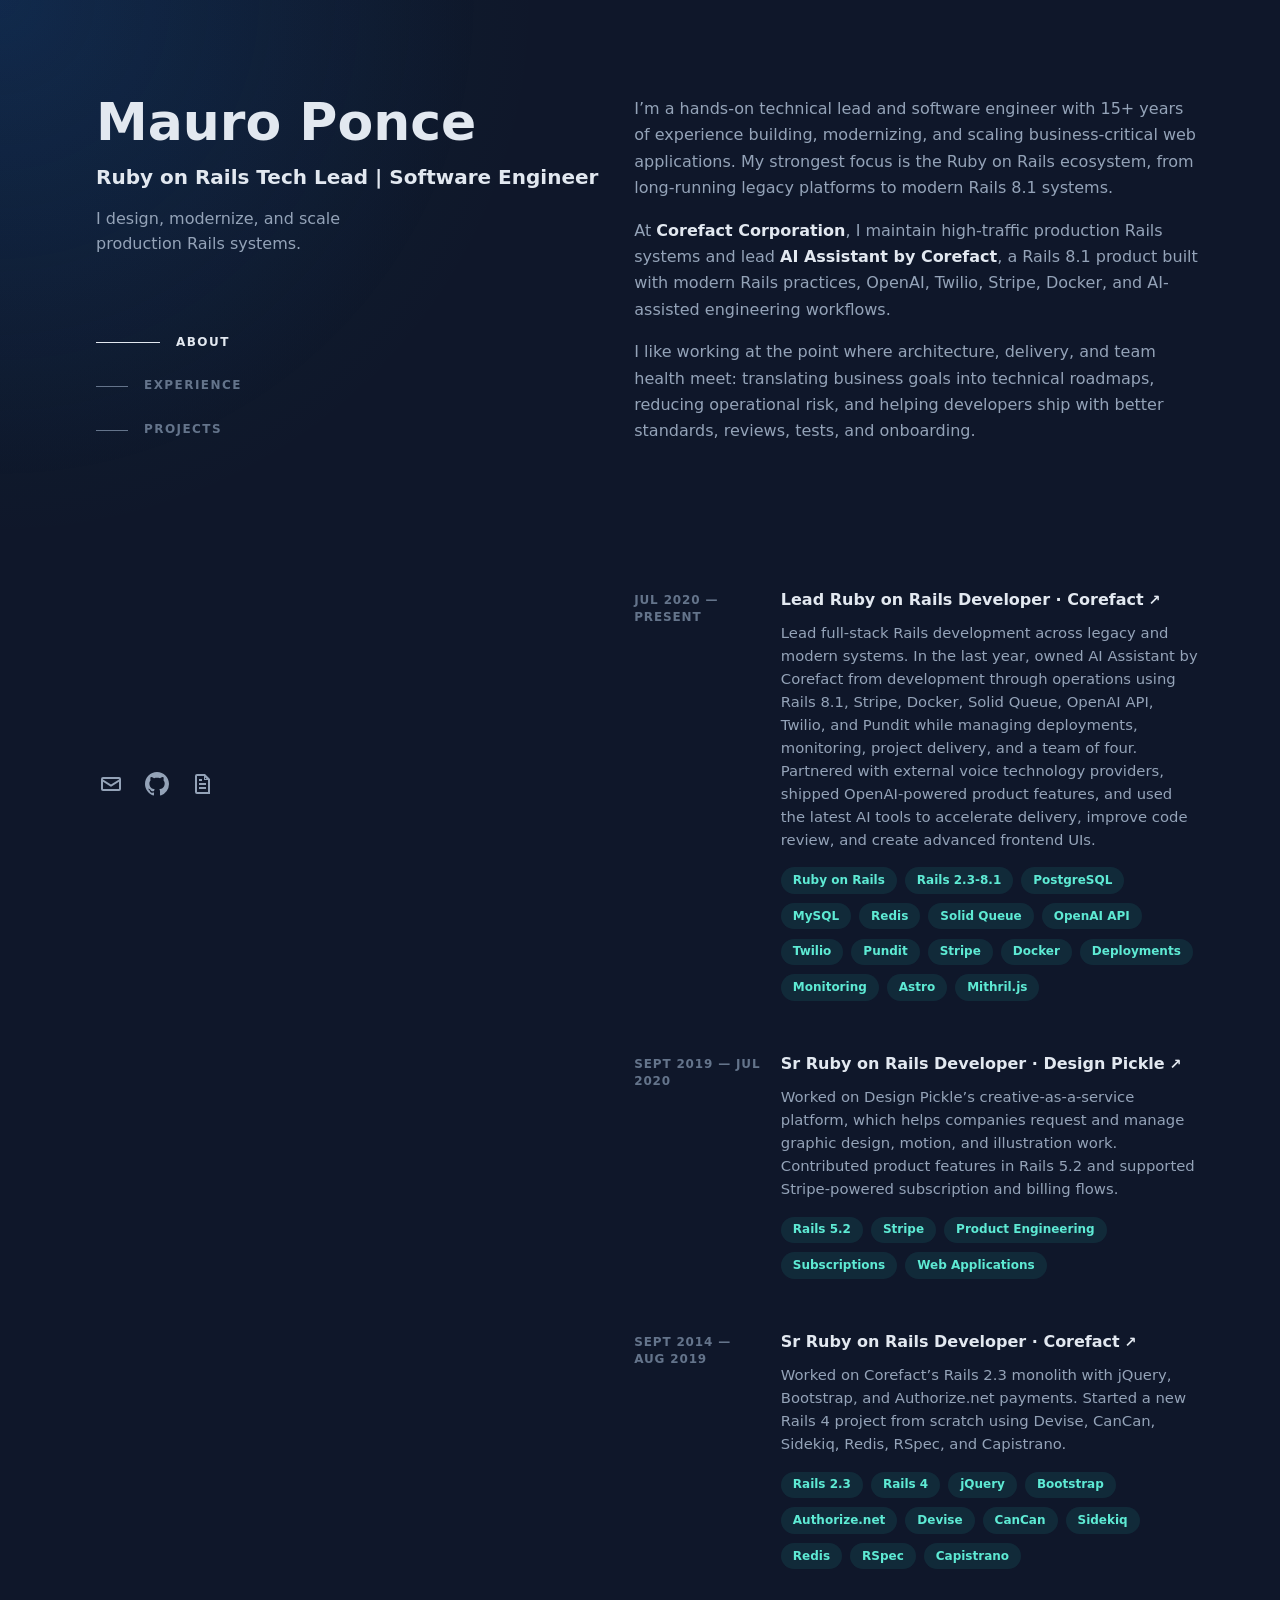
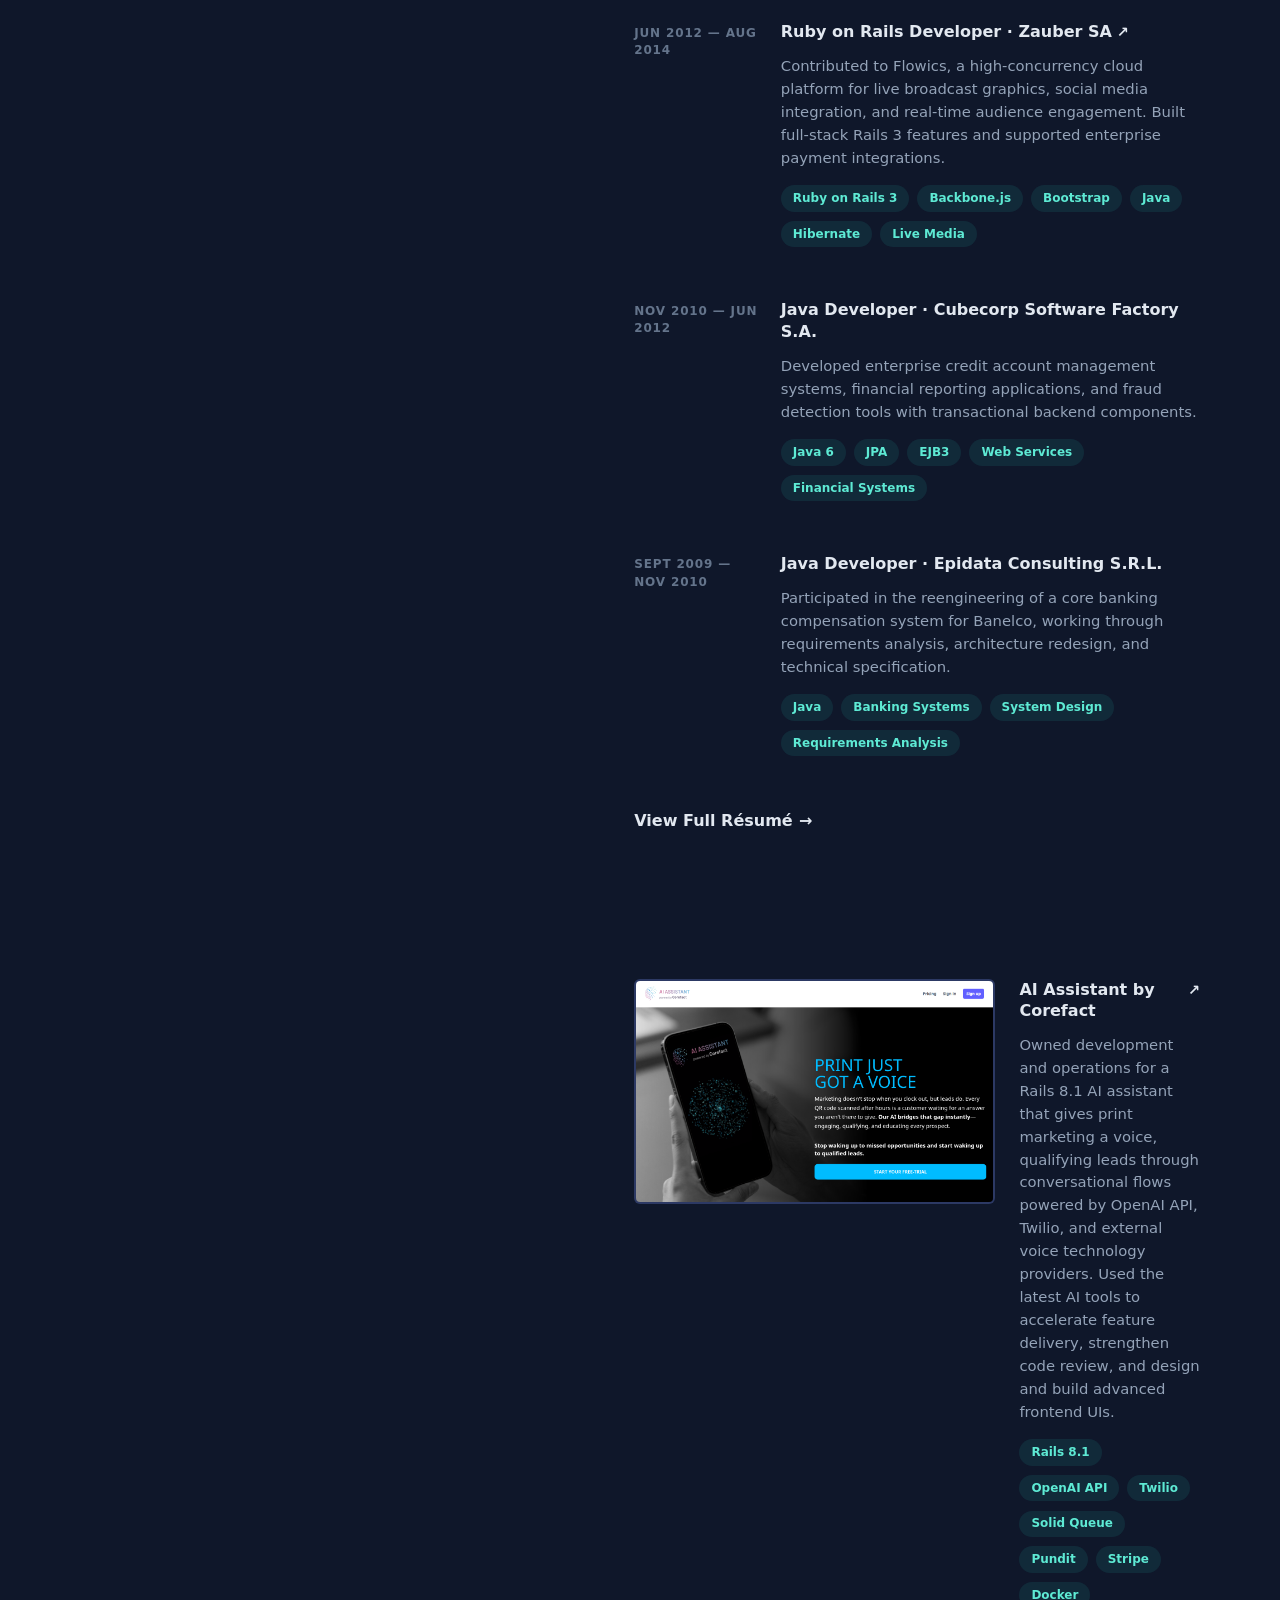
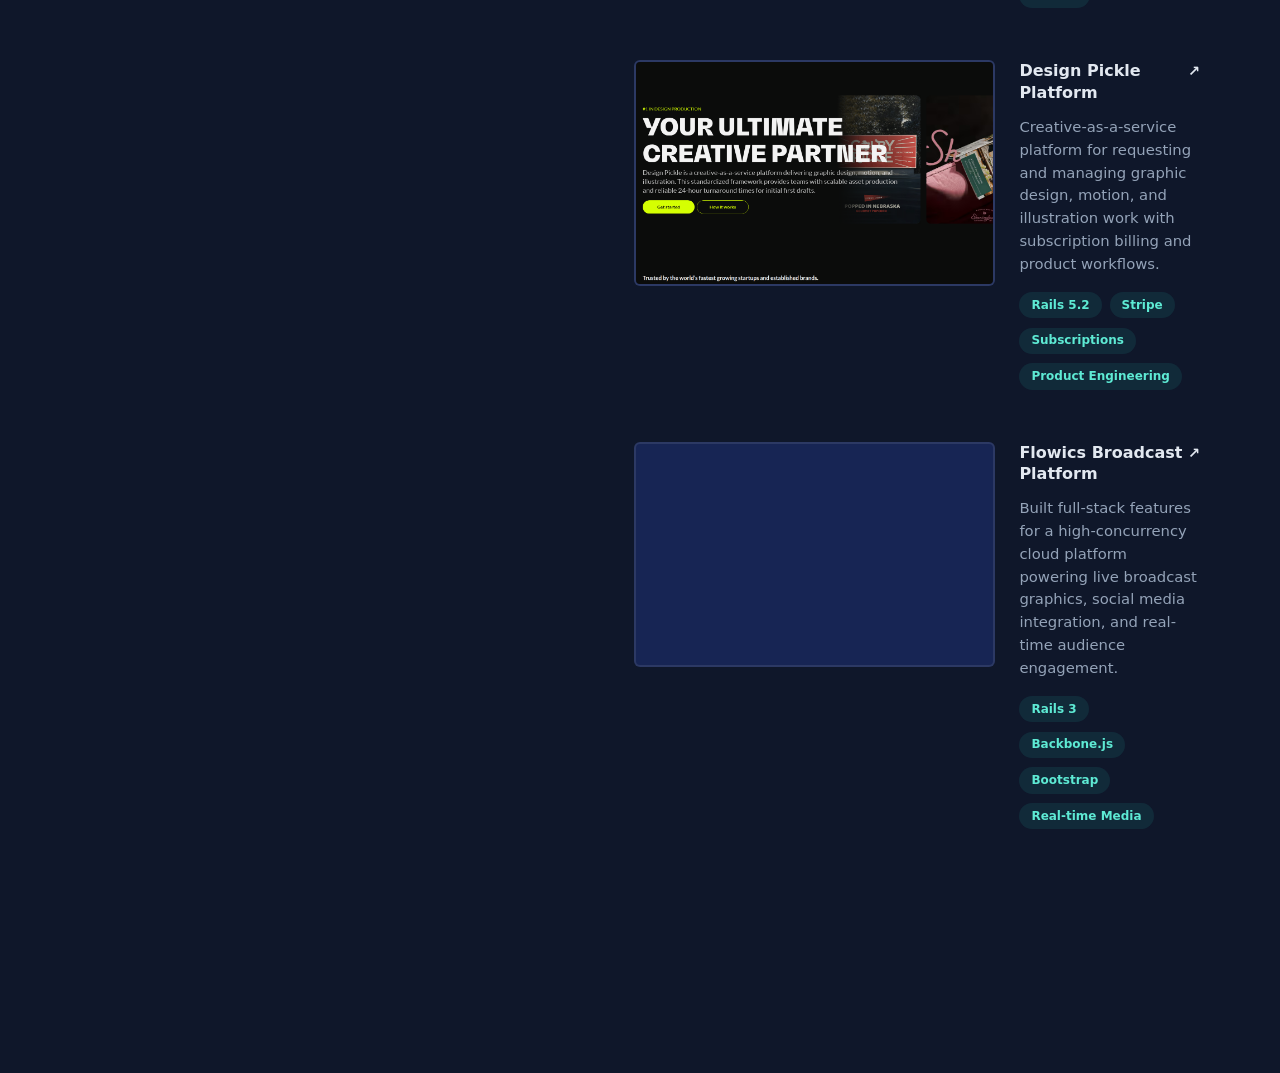
==== index.html @ 077e9ba5 "First version of my portfolio" ====
<!DOCTYPE html>
<html lang="en">
<head>
  <meta charset="utf-8">
  <meta name="viewport" content="width=device-width, initial-scale=1">
  <meta name="description" content="Mauro Ponce is a Ruby on Rails Tech Lead and Software Engineer based in Buenos Aires, Argentina.">
  <meta name="theme-color" content="#0f172a">
  <title>Mauro Ponce</title>
  <style>
    :root {
      --bg: #0f172a;
      --panel: rgba(30, 41, 59, 0.5);
      --panel-border: rgba(148, 163, 184, 0.1);
      --text: #94a3b8;
      --muted: #64748b;
      --heading: #e2e8f0;
      --accent: #5eead4;
      --accent-soft: rgba(45, 212, 191, 0.1);
      --focus: #f8e16c;
      --max: 1280px;
    }

    * {
      box-sizing: border-box;
    }

    html {
      scroll-behavior: smooth;
    }

    body {
      min-height: 100vh;
      margin: 0;
      background:
        radial-gradient(circle at top left, rgba(20, 184, 166, 0.08), transparent 34rem),
        var(--bg);
      color: var(--text);
      font: 16px/1.65 Inter, ui-sans-serif, system-ui, -apple-system, BlinkMacSystemFont, "Segoe UI", sans-serif;
      text-rendering: optimizeLegibility;
      -webkit-font-smoothing: antialiased;
    }

    body::before {
      position: fixed;
      inset: 0;
      z-index: 0;
      pointer-events: none;
      content: "";
      background: radial-gradient(
        600px circle at var(--spotlight-x, 0) var(--spotlight-y, 0),
        rgba(29, 78, 216, 0.15),
        transparent 80%
      );
      transition: opacity 180ms ease;
    }

    a {
      color: inherit;
      text-decoration: none;
    }

    a:hover,
    a:focus-visible {
      color: var(--accent);
    }

    a:focus-visible,
    button:focus-visible {
      outline: 2px solid var(--focus);
      outline-offset: 4px;
    }

    p {
      margin: 0;
    }

    .skip-link {
      position: absolute;
      left: 1rem;
      top: 1rem;
      z-index: 10;
      transform: translateY(-150%);
      border-radius: 4px;
      background: var(--focus);
      color: #0f172a;
      padding: 0.75rem 1rem;
      font-size: 0.875rem;
      font-weight: 800;
      letter-spacing: 0.08em;
      text-transform: uppercase;
      transition: transform 160ms ease;
    }

    .skip-link:focus-visible {
      transform: translateY(0);
      color: #0f172a;
    }

    .page {
      position: relative;
      z-index: 1;
      width: min(100%, var(--max));
      min-height: 100vh;
      margin: 0 auto;
      padding: 0 6rem;
    }

    .layout {
      display: flex;
      justify-content: space-between;
      gap: 1rem;
    }

    .sidebar {
      position: sticky;
      top: 0;
      display: flex;
      flex: 0 0 48%;
      max-height: 100vh;
      min-height: 100vh;
      flex-direction: column;
      justify-content: space-between;
      padding: 6rem 0;
    }

    .intro h1 {
      margin: 0;
      color: var(--heading);
      font-size: clamp(2.65rem, 6vw, 3.25rem);
      font-weight: 800;
      line-height: 1;
      letter-spacing: 0;
    }

    .intro h2 {
      margin: 1rem 0 0;
      color: var(--heading);
      font-size: 1.25rem;
      font-weight: 600;
      line-height: 1.35;
      letter-spacing: 0;
    }

    .intro p {
      max-width: 20rem;
      margin-top: 1rem;
      line-height: 1.55;
    }

    .nav {
      margin-top: 4rem;
    }

    .nav ul,
    .social-list,
    .timeline,
    .tag-list,
    .project-list,
    .related-links {
      margin: 0;
      padding: 0;
      list-style: none;
    }

    .nav-link {
      display: flex;
      align-items: center;
      width: max-content;
      padding: 0.75rem 0;
      color: var(--muted);
      font-size: 0.75rem;
      font-weight: 800;
      letter-spacing: 0.12em;
      text-transform: uppercase;
    }

    .nav-link::before {
      display: block;
      width: 2rem;
      height: 1px;
      margin-right: 1rem;
      background: var(--muted);
      content: "";
      transition: width 160ms ease, background-color 160ms ease;
    }

    .nav-link:hover,
    .nav-link:focus-visible,
    .nav-link.active {
      color: var(--heading);
    }

    .nav-link:hover::before,
    .nav-link:focus-visible::before,
    .nav-link.active::before {
      width: 4rem;
      background: var(--heading);
    }

    .social-list {
      display: flex;
      align-items: center;
      gap: 1.25rem;
      margin-left: 0.125rem;
    }

    .social-link {
      display: inline-flex;
      align-items: center;
      justify-content: center;
      width: 1.625rem;
      height: 1.625rem;
      color: var(--text);
    }

    .social-link svg {
      display: block;
      width: 1.5rem;
      height: 1.5rem;
      fill: currentColor;
    }

    main {
      flex: 0 0 52%;
      padding: 6rem 0;
    }

    .section {
      margin-bottom: 9rem;
      scroll-margin-top: 6rem;
    }

    .section-heading {
      position: sticky;
      top: 0;
      z-index: 2;
      display: none;
      margin: 0 0 1.5rem;
      padding: 1.25rem 0;
      background: rgba(15, 23, 42, 0.86);
      color: var(--heading);
      font-size: 0.875rem;
      font-weight: 800;
      letter-spacing: 0.12em;
      text-transform: uppercase;
      backdrop-filter: blur(12px);
    }

    .prose p + p {
      margin-top: 1rem;
    }

    .prose a,
    footer a {
      color: var(--heading);
      font-weight: 600;
    }

    .prose a:hover,
    .prose a:focus-visible,
    footer a:hover,
    footer a:focus-visible {
      color: var(--accent);
    }

    .timeline,
    .project-list {
      position: relative;
    }

    .timeline:hover .item,
    .project-list:hover .project-card {
      opacity: 0.55;
    }

    .timeline .item:hover,
    .project-list .project-card:hover,
    .timeline .item:focus-within,
    .project-list .project-card:focus-within {
      opacity: 1;
    }

    .item,
    .project-card {
      position: relative;
      display: grid;
      gap: 1rem;
      padding-bottom: 0.25rem;
      transition: opacity 160ms ease;
    }

    .item {
      grid-template-columns: minmax(7.25rem, 0.95fr) minmax(0, 3.05fr);
    }

    .item + .item,
    .project-card + .project-card {
      margin-top: 3rem;
    }

    .item::before,
    .project-card::before {
      position: absolute;
      inset: -1rem -1.5rem;
      z-index: -1;
      display: block;
      border-radius: 8px;
      background: transparent;
      box-shadow: none;
      content: "";
      transition: background-color 160ms ease, box-shadow 160ms ease;
    }

    .item:hover::before,
    .item:focus-within::before,
    .project-card:hover::before,
    .project-card:focus-within::before {
      background: var(--panel);
      box-shadow: inset 0 1px 0 0 var(--panel-border), 0 14px 36px rgba(2, 6, 23, 0.22);
    }

    .date {
      margin-top: 0.2rem;
      color: var(--muted);
      font-size: 0.75rem;
      font-weight: 800;
      letter-spacing: 0.07em;
      line-height: 1.45;
      text-transform: uppercase;
    }

    .item h3,
    .project-card h3 {
      margin: 0;
      color: var(--heading);
      font-size: 1rem;
      font-weight: 600;
      line-height: 1.35;
      letter-spacing: 0;
    }

    .role-stack {
      margin-top: 0.125rem;
      color: var(--muted);
      font-weight: 600;
      line-height: 1.45;
    }

    .item p,
    .project-card p {
      margin-top: 0.75rem;
      font-size: 0.925rem;
      line-height: 1.55;
    }

    .external {
      display: inline-flex;
      align-items: baseline;
      gap: 0.3rem;
    }

    .external .arrow {
      display: inline-block;
      font-size: 0.9em;
      line-height: 1;
      transition: transform 160ms ease;
    }

    .external:hover .arrow,
    .external:focus-visible .arrow {
      transform: translate(0.18rem, -0.18rem);
    }

    .related-links {
      display: flex;
      flex-wrap: wrap;
      gap: 0.45rem 0.9rem;
      margin-top: 0.9rem;
      font-size: 0.875rem;
    }

    .related-links a {
      color: var(--text);
    }

    .related-links a::before {
      color: var(--muted);
      content: "#";
    }

    .tag-list {
      display: flex;
      flex-wrap: wrap;
      gap: 0.5rem;
      margin-top: 0.9rem;
    }

    .tag {
      display: inline-flex;
      align-items: center;
      min-height: 1.65rem;
      border-radius: 999px;
      background: var(--accent-soft);
      color: var(--accent);
      padding: 0.2rem 0.75rem;
      font-size: 0.75rem;
      font-weight: 600;
      line-height: 1.25;
    }

    .resume-link,
    .archive-link {
      display: inline-flex;
      align-items: center;
      margin-top: 3rem;
      color: var(--heading);
      font-weight: 700;
    }

    .resume-link .arrow,
    .archive-link .arrow {
      display: inline-block;
      margin-left: 0.4rem;
      transition: transform 160ms ease;
    }

    .resume-link:hover .arrow,
    .resume-link:focus-visible .arrow,
    .archive-link:hover .arrow,
    .archive-link:focus-visible .arrow {
      transform: translateX(0.25rem);
    }

    .project-card {
      grid-template-columns: minmax(0, 2fr) minmax(7rem, 1fr);
      align-items: start;
      gap: 1.5rem;
    }

    .project-copy {
      min-width: 0;
      order: 2;
    }

    .project-thumb {
      position: relative;
      display: block;
      order: 1;
      width: 100%;
      min-width: 7rem;
      overflow: hidden;
      border: 2px solid rgba(226, 232, 240, 0.1);
      border-radius: 6px;
      aspect-ratio: 16 / 10;
      background: #172554;
      transition: border-color 160ms ease, transform 160ms ease;
    }

    .project-card:hover .project-thumb,
    .project-card:focus-within .project-thumb {
      border-color: rgba(226, 232, 240, 0.3);
      transform: translateY(-1px);
    }

    .project-thumb::before {
      position: absolute;
      inset: 0;
      content: "";
    }

    .project-video::before,
    .project-image::before {
      display: none;
    }

    .project-video video,
    .project-image img {
      display: block;
      width: 100%;
      height: 100%;
      object-fit: cover;
    }

    .thumb-course::before {
      background:
        linear-gradient(135deg, rgba(94, 234, 212, 0.32), transparent 48%),
        linear-gradient(0deg, rgba(15, 23, 42, 0.5), rgba(15, 23, 42, 0.1)),
        #19324a;
    }

    .thumb-course::after,
    .thumb-site::after {
      position: absolute;
      left: 14%;
      right: 14%;
      top: 22%;
      height: 10%;
      border-radius: 999px;
      background: rgba(226, 232, 240, 0.78);
      box-shadow:
        0 1.2rem 0 rgba(148, 163, 184, 0.42),
        0 2.4rem 0 rgba(148, 163, 184, 0.22);
      content: "";
    }

    .thumb-site::before {
      background:
        radial-gradient(circle at 72% 30%, rgba(94, 234, 212, 0.52) 0 10%, transparent 10.5%),
        linear-gradient(180deg, #1e293b 0 22%, transparent 22%),
        linear-gradient(135deg, #16213d, #223857);
    }

    footer {
      max-width: 34rem;
      color: var(--muted);
      font-size: 0.875rem;
      line-height: 1.6;
    }

    .sr-only {
      position: absolute;
      width: 1px;
      height: 1px;
      padding: 0;
      margin: -1px;
      overflow: hidden;
      clip: rect(0, 0, 0, 0);
      white-space: nowrap;
      border: 0;
    }

    @media (prefers-reduced-motion: reduce) {
      html {
        scroll-behavior: auto;
      }

      *,
      *::before,
      *::after {
        transition-duration: 0.01ms !important;
        animation-duration: 0.01ms !important;
        animation-iteration-count: 1 !important;
      }

      body::before {
        display: none;
      }
    }

    @media (max-width: 1080px) {
      .page {
        padding: 0 3rem;
      }
    }

    @media (max-width: 900px) {
      body::before {
        opacity: 0.8;
      }

      .page {
        padding: 3rem 1.5rem;
      }

      .layout {
        display: block;
      }

      .sidebar {
        position: relative;
        display: block;
        max-height: none;
        min-height: 0;
        padding: 0;
      }

      .nav {
        display: none;
      }

      .social-list {
        margin-top: 2rem;
      }

      main {
        padding: 5rem 0 0;
      }

      .section {
        margin-bottom: 5rem;
        scroll-margin-top: 5rem;
      }

      .section-heading {
        display: block;
      }
    }

    @media (max-width: 680px) {
      .page {
        padding-inline: 1.5rem;
      }

      .intro h1 {
        font-size: 2.5rem;
      }

      .item,
      .project-card {
        display: block;
      }

      .item::before,
      .project-card::before {
        inset: -1rem;
      }

      .date {
        margin-bottom: 0.5rem;
      }

      .project-thumb {
        width: min(12rem, 100%);
        margin-bottom: 1rem;
      }

      .timeline:hover .item,
      .project-list:hover .project-card {
        opacity: 1;
      }
    }
  </style>
</head>
<body id="top">
  <a class="skip-link" href="#content">Skip to content</a>
  <div class="page">
    <div class="layout">
      <header class="sidebar">
        <div>
          <div class="intro">
            <h1><a href="#top">Mauro Ponce</a></h1>
            <h2>Ruby on Rails Tech Lead | Software Engineer</h2>
            <p>I design, modernize, and scale production Rails systems.</p>
          </div>

          <nav class="nav" aria-label="In-page navigation">
            <ul>
              <li><a class="nav-link active" href="#about" aria-current="true">About</a></li>
              <li><a class="nav-link" href="#experience">Experience</a></li>
              <li><a class="nav-link" href="#projects">Projects</a></li>
            </ul>
          </nav>
        </div>

        <ul class="social-list" aria-label="Social links">
          <li>
            <a class="social-link" href="mailto:maurogponce@gmail.com" aria-label="Email Mauro Ponce">
              <svg viewBox="0 0 24 24" aria-hidden="true"><path d="M4 5h16a2 2 0 0 1 2 2v10a2 2 0 0 1-2 2H4a2 2 0 0 1-2-2V7a2 2 0 0 1 2-2Zm0 2v.4l8 5 8-5V7H4Zm0 2.8V17h16V9.8l-7.47 4.67a1 1 0 0 1-1.06 0L4 9.8Z"></path></svg>
            </a>
          </li>
          <li>
            <a class="social-link" href="https://github.com/mauroponce" target="_blank" rel="noreferrer noopener" aria-label="GitHub">
              <svg viewBox="0 0 16 16" aria-hidden="true"><path d="M8 0C3.58 0 0 3.58 0 8c0 3.54 2.29 6.53 5.47 7.59.4.07.55-.17.55-.38 0-.19-.01-.82-.01-1.49-2.01.37-2.53-.49-2.69-.94-.09-.23-.48-.94-.82-1.13-.28-.15-.68-.52-.01-.53.63-.01 1.08.58 1.23.82.72 1.21 1.87.87 2.33.66.07-.52.28-.87.51-1.07-1.78-.2-3.64-.89-3.64-3.95 0-.87.31-1.59.82-2.15-.08-.2-.36-1.02.08-2.12 0 0 .67-.21 2.2.82.64-.18 1.32-.27 2-.27.68 0 1.36.09 2 .27 1.53-1.03 2.2-.82 2.2-.82.44 1.1.16 1.92.08 2.12.51.56.82 1.27.82 2.15 0 3.07-1.87 3.75-3.65 3.95.29.25.54.73.54 1.48 0 1.07-.01 1.93-.01 2.2 0 .21.15.46.55.38A8.013 8.013 0 0 0 16 8c0-4.42-3.58-8-8-8Z"></path></svg>
            </a>
          </li>
          <li>
            <a class="social-link" href="mauro_ponce_resume.pdf" target="_blank" rel="noreferrer noopener" aria-label="Resume">
              <svg viewBox="0 0 24 24" aria-hidden="true"><path d="M6 2h8l5 5v15H6a2 2 0 0 1-2-2V4a2 2 0 0 1 2-2Zm7 2H6v16h11V8h-4V4Zm1 1.4V7h1.6L14 5.4ZM8 11h7v2H8v-2Zm0 4h7v2H8v-2Zm0-8h3v2H8V7Z"></path></svg>
            </a>
          </li>
        </ul>
      </header>

      <main id="content">
        <section id="about" class="section" aria-labelledby="about-heading">
          <h2 id="about-heading" class="section-heading">About</h2>
          <div class="prose">
            <p>I&rsquo;m a hands-on technical lead and software engineer with 15+ years of experience building, modernizing, and scaling business-critical web applications. My strongest focus is the Ruby on Rails ecosystem, from long-running legacy platforms to modern Rails 8.1 systems.</p>
            <p>At <a href="https://www.corefact.com/" target="_blank" rel="noreferrer noopener">Corefact Corporation</a>, I maintain high-traffic production Rails systems and lead <a href="https://ai.corefact.com/" target="_blank" rel="noreferrer noopener">AI Assistant by Corefact</a>, a Rails 8.1 product built with modern Rails practices, OpenAI, Twilio, Stripe, Docker, and AI-assisted engineering workflows.</p>
            <p>I like working at the point where architecture, delivery, and team health meet: translating business goals into technical roadmaps, reducing operational risk, and helping developers ship with better standards, reviews, tests, and onboarding.</p>
          </div>
        </section>

        <section id="experience" class="section" aria-labelledby="experience-heading">
          <h2 id="experience-heading" class="section-heading">Experience</h2>
          <ol class="timeline">
            <li class="item">
              <div class="date" aria-label="July 2020 to present">Jul 2020 &mdash; Present</div>
              <div>
                <h3>
                  <a class="external" href="https://www.corefact.com/" target="_blank" rel="noreferrer noopener">
                    Lead Ruby on Rails Developer &middot; Corefact <span class="arrow" aria-hidden="true">&nearr;</span>
                  </a>
                </h3>
                <p>Lead full-stack Rails development across legacy and modern systems. In the last year, owned AI Assistant by Corefact from development through operations using Rails 8.1, Stripe, Docker, Solid Queue, OpenAI API, Twilio, and Pundit while managing deployments, monitoring, project delivery, and a team of four. Partnered with external voice technology providers, shipped OpenAI-powered product features, and used the latest AI tools to accelerate delivery, improve code review, and create advanced frontend UIs.</p>
                <ul class="tag-list" aria-label="Technologies used">
                  <li><span class="tag">Ruby on Rails</span></li>
                  <li><span class="tag">Rails 2.3-8.1</span></li>
                  <li><span class="tag">PostgreSQL</span></li>
                  <li><span class="tag">MySQL</span></li>
                  <li><span class="tag">Redis</span></li>
                  <li><span class="tag">Solid Queue</span></li>
                  <li><span class="tag">OpenAI API</span></li>
                  <li><span class="tag">Twilio</span></li>
                  <li><span class="tag">Pundit</span></li>
                  <li><span class="tag">Stripe</span></li>
                  <li><span class="tag">Docker</span></li>
                  <li><span class="tag">Deployments</span></li>
                  <li><span class="tag">Monitoring</span></li>
                  <li><span class="tag">Astro</span></li>
                  <li><span class="tag">Mithril.js</span></li>
                </ul>
              </div>
            </li>

            <li class="item">
              <div class="date" aria-label="September 2019 to July 2020">Sept 2019 &mdash; Jul 2020</div>
              <div>
                <h3>
                  <a class="external" href="https://designpickle.com/" target="_blank" rel="noreferrer noopener">
                    Sr Ruby on Rails Developer &middot; Design Pickle <span class="arrow" aria-hidden="true">&nearr;</span>
                  </a>
                </h3>
                <p>Worked on Design Pickle&rsquo;s creative-as-a-service platform, which helps companies request and manage graphic design, motion, and illustration work. Contributed product features in Rails 5.2 and supported Stripe-powered subscription and billing flows.</p>
                <ul class="tag-list" aria-label="Technologies used">
                  <li><span class="tag">Rails 5.2</span></li>
                  <li><span class="tag">Stripe</span></li>
                  <li><span class="tag">Product Engineering</span></li>
                  <li><span class="tag">Subscriptions</span></li>
                  <li><span class="tag">Web Applications</span></li>
                </ul>
              </div>
            </li>

            <li class="item">
              <div class="date" aria-label="September 2014 to August 2019">Sept 2014 &mdash; Aug 2019</div>
              <div>
                <h3>
                  <a class="external" href="https://www.corefact.com/" target="_blank" rel="noreferrer noopener">
                    Sr Ruby on Rails Developer &middot; Corefact <span class="arrow" aria-hidden="true">&nearr;</span>
                  </a>
                </h3>
                <p>Worked on Corefact&rsquo;s Rails 2.3 monolith with jQuery, Bootstrap, and Authorize.net payments. Started a new Rails 4 project from scratch using Devise, CanCan, Sidekiq, Redis, RSpec, and Capistrano.</p>
                <ul class="tag-list" aria-label="Technologies used">
                  <li><span class="tag">Rails 2.3</span></li>
                  <li><span class="tag">Rails 4</span></li>
                  <li><span class="tag">jQuery</span></li>
                  <li><span class="tag">Bootstrap</span></li>
                  <li><span class="tag">Authorize.net</span></li>
                  <li><span class="tag">Devise</span></li>
                  <li><span class="tag">CanCan</span></li>
                  <li><span class="tag">Sidekiq</span></li>
                  <li><span class="tag">Redis</span></li>
                  <li><span class="tag">RSpec</span></li>
                  <li><span class="tag">Capistrano</span></li>
                </ul>
              </div>
            </li>

            <li class="item">
              <div class="date" aria-label="June 2012 to August 2014">Jun 2012 &mdash; Aug 2014</div>
              <div>
                <h3>
                  <a class="external" href="https://www.zauberlabs.com/" target="_blank" rel="noreferrer noopener">
                    Ruby on Rails Developer &middot; Zauber SA <span class="arrow" aria-hidden="true">&nearr;</span>
                  </a>
                </h3>
                <p>Contributed to Flowics, a high-concurrency cloud platform for live broadcast graphics, social media integration, and real-time audience engagement. Built full-stack Rails 3 features and supported enterprise payment integrations.</p>
                <ul class="tag-list" aria-label="Technologies used">
                  <li><span class="tag">Ruby on Rails 3</span></li>
                  <li><span class="tag">Backbone.js</span></li>
                  <li><span class="tag">Bootstrap</span></li>
                  <li><span class="tag">Java</span></li>
                  <li><span class="tag">Hibernate</span></li>
                  <li><span class="tag">Live Media</span></li>
                </ul>
              </div>
            </li>

            <li class="item">
              <div class="date" aria-label="November 2010 to June 2012">Nov 2010 &mdash; Jun 2012</div>
              <div>
                <h3>Java Developer &middot; Cubecorp Software Factory S.A.</h3>
                <p>Developed enterprise credit account management systems, financial reporting applications, and fraud detection tools with transactional backend components.</p>
                <ul class="tag-list" aria-label="Technologies used">
                  <li><span class="tag">Java 6</span></li>
                  <li><span class="tag">JPA</span></li>
                  <li><span class="tag">EJB3</span></li>
                  <li><span class="tag">Web Services</span></li>
                  <li><span class="tag">Financial Systems</span></li>
                </ul>
              </div>
            </li>

            <li class="item">
              <div class="date" aria-label="September 2009 to November 2010">Sept 2009 &mdash; Nov 2010</div>
              <div>
                <h3>Java Developer &middot; Epidata Consulting S.R.L.</h3>
                <p>Participated in the reengineering of a core banking compensation system for Banelco, working through requirements analysis, architecture redesign, and technical specification.</p>
                <ul class="tag-list" aria-label="Technologies used">
                  <li><span class="tag">Java</span></li>
                  <li><span class="tag">Banking Systems</span></li>
                  <li><span class="tag">System Design</span></li>
                  <li><span class="tag">Requirements Analysis</span></li>
                </ul>
              </div>
            </li>
          </ol>

          <a class="resume-link" href="mauro_ponce_resume.pdf" target="_blank" rel="noreferrer noopener">View Full R&eacute;sum&eacute; <span class="arrow" aria-hidden="true">&rarr;</span></a>
        </section>

        <section id="projects" class="section" aria-labelledby="projects-heading">
          <h2 id="projects-heading" class="section-heading">Projects</h2>
          <ul class="project-list">
            <li class="project-card">
              <div class="project-copy">
                <h3>
                  <a class="external" href="https://ai.corefact.com/" target="_blank" rel="noreferrer noopener">
                    AI Assistant by Corefact <span class="arrow" aria-hidden="true">&nearr;</span>
                  </a>
                </h3>
                <p>Owned development and operations for a Rails 8.1 AI assistant that gives print marketing a voice, qualifying leads through conversational flows powered by OpenAI API, Twilio, and external voice technology providers. Used the latest AI tools to accelerate feature delivery, strengthen code review, and design and build advanced frontend UIs.</p>
                <ul class="tag-list" aria-label="Technologies used">
                  <li><span class="tag">Rails 8.1</span></li>
                  <li><span class="tag">OpenAI API</span></li>
                  <li><span class="tag">Twilio</span></li>
                  <li><span class="tag">Solid Queue</span></li>
                  <li><span class="tag">Pundit</span></li>
                  <li><span class="tag">Stripe</span></li>
                  <li><span class="tag">Docker</span></li>
                </ul>
              </div>
              <div class="project-thumb project-image">
                <img src="assets/corefact-ai-home.png" alt="AI Assistant by Corefact homepage screenshot" loading="lazy" decoding="async">
              </div>
            </li>

            <li class="project-card">
              <div class="project-copy">
                <h3>
                  <a class="external" href="https://designpickle.com/" target="_blank" rel="noreferrer noopener">
                    Design Pickle Platform <span class="arrow" aria-hidden="true">&nearr;</span>
                  </a>
                </h3>
                <p>Creative-as-a-service platform for requesting and managing graphic design, motion, and illustration work with subscription billing and product workflows.</p>
                <ul class="tag-list" aria-label="Technologies used">
                  <li><span class="tag">Rails 5.2</span></li>
                  <li><span class="tag">Stripe</span></li>
                  <li><span class="tag">Subscriptions</span></li>
                  <li><span class="tag">Product Engineering</span></li>
                </ul>
              </div>
              <div class="project-thumb project-image">
                <img src="assets/designpickle-home.png" alt="Design Pickle homepage screenshot" loading="lazy" decoding="async">
              </div>
            </li>

            <li class="project-card">
              <div class="project-copy">
                <h3>
                  <a class="external" href="https://www.flowics.com/" target="_blank" rel="noreferrer noopener">
                    Flowics Broadcast Platform <span class="arrow" aria-hidden="true">&nearr;</span>
                  </a>
                </h3>
                <p>Built full-stack features for a high-concurrency cloud platform powering live broadcast graphics, social media integration, and real-time audience engagement.</p>
                <ul class="tag-list" aria-label="Technologies used">
                  <li><span class="tag">Rails 3</span></li>
                  <li><span class="tag">Backbone.js</span></li>
                  <li><span class="tag">Bootstrap</span></li>
                  <li><span class="tag">Real-time Media</span></li>
                </ul>
              </div>
              <div class="project-thumb project-video" aria-label="Flowics social media graphics demo video">
                <video autoplay muted loop playsinline preload="metadata">
                  <source src="assets/flowics-social-media-graphics-v1.mp4" type="video/mp4">
                </video>
              </div>
            </li>
          </ul>
        </section>

      </main>
    </div>
  </div>

  <script>
    const root = document.documentElement;

    window.addEventListener("pointermove", (event) => {
      root.style.setProperty("--spotlight-x", `${event.clientX}px`);
      root.style.setProperty("--spotlight-y", `${event.clientY}px`);
    });

    if (window.matchMedia("(prefers-reduced-motion: reduce)").matches) {
      document.querySelectorAll("video[autoplay]").forEach((video) => {
        video.removeAttribute("autoplay");
        video.pause();
      });
    }

    const sectionIds = ["about", "experience", "projects"];
    const navLinks = new Map(
      sectionIds.map((id) => [id, document.querySelector(`.nav-link[href="#${id}"]`)])
    );

    const setActiveSection = (id) => {
      navLinks.forEach((link, key) => {
        const isActive = key === id;
        link.classList.toggle("active", isActive);
        if (isActive) {
          link.setAttribute("aria-current", "true");
        } else {
          link.removeAttribute("aria-current");
        }
      });
    };

    const observer = new IntersectionObserver((entries) => {
      const visible = entries
        .filter((entry) => entry.isIntersecting)
        .sort((a, b) => b.intersectionRatio - a.intersectionRatio);

      if (visible[0]) {
        setActiveSection(visible[0].target.id);
      }
    }, {
      rootMargin: "-35% 0px -45% 0px",
      threshold: [0.1, 0.25, 0.5, 0.75]
    });

    sectionIds.forEach((id) => {
      const section = document.getElementById(id);
      if (section) {
        observer.observe(section);
      }
    });
  </script>
</body>
</html>
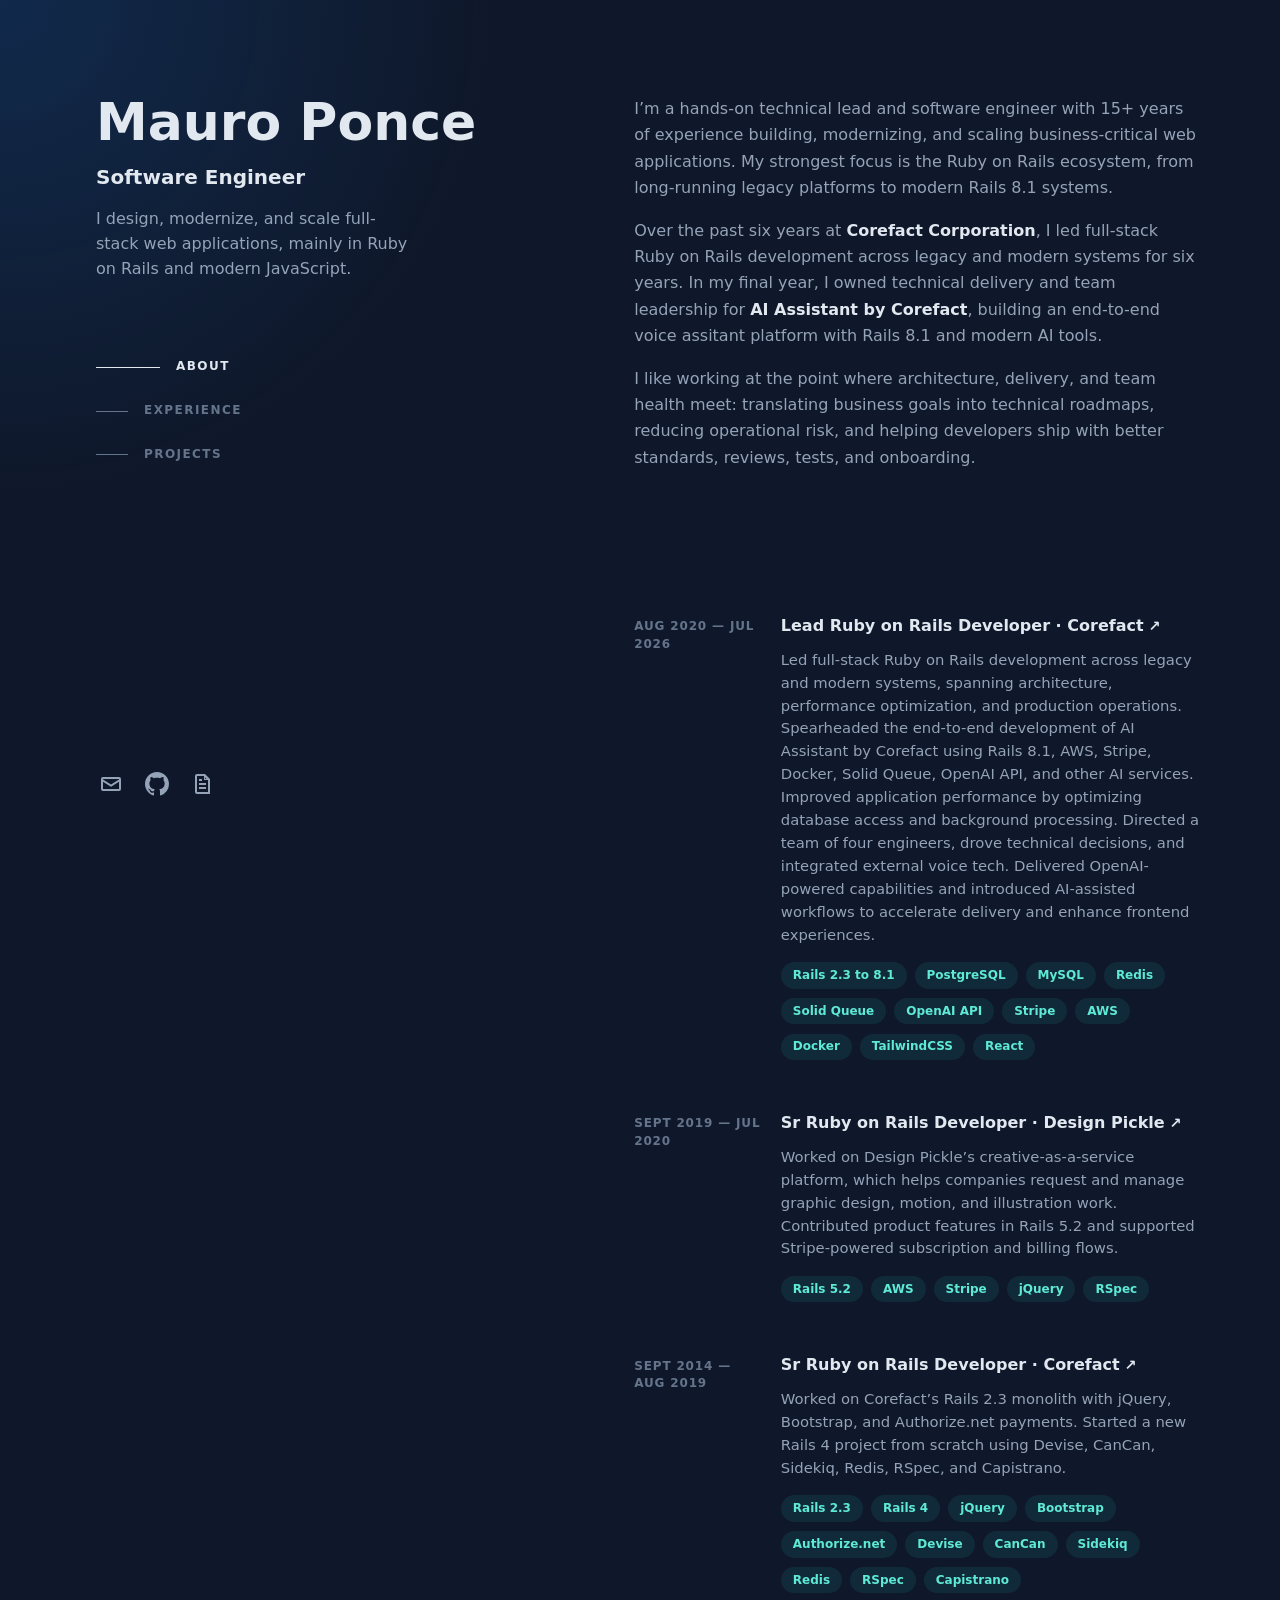
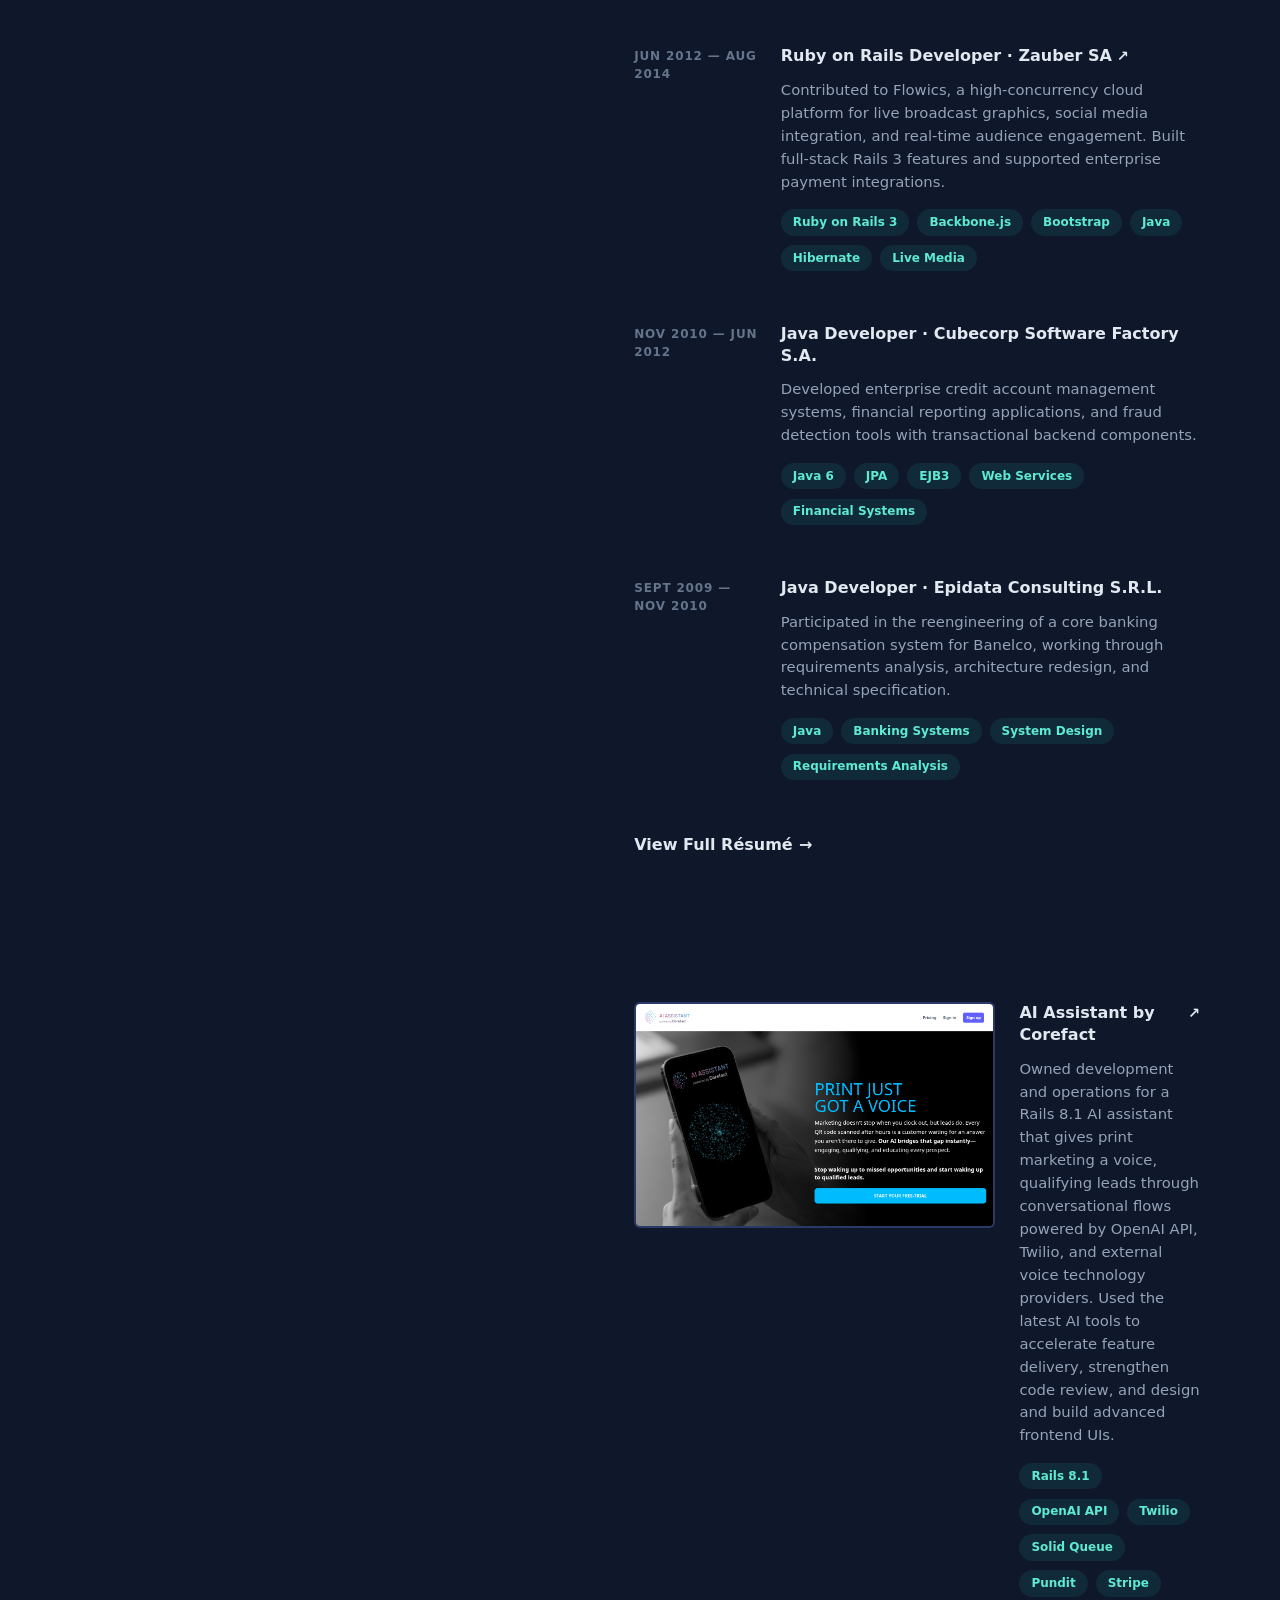
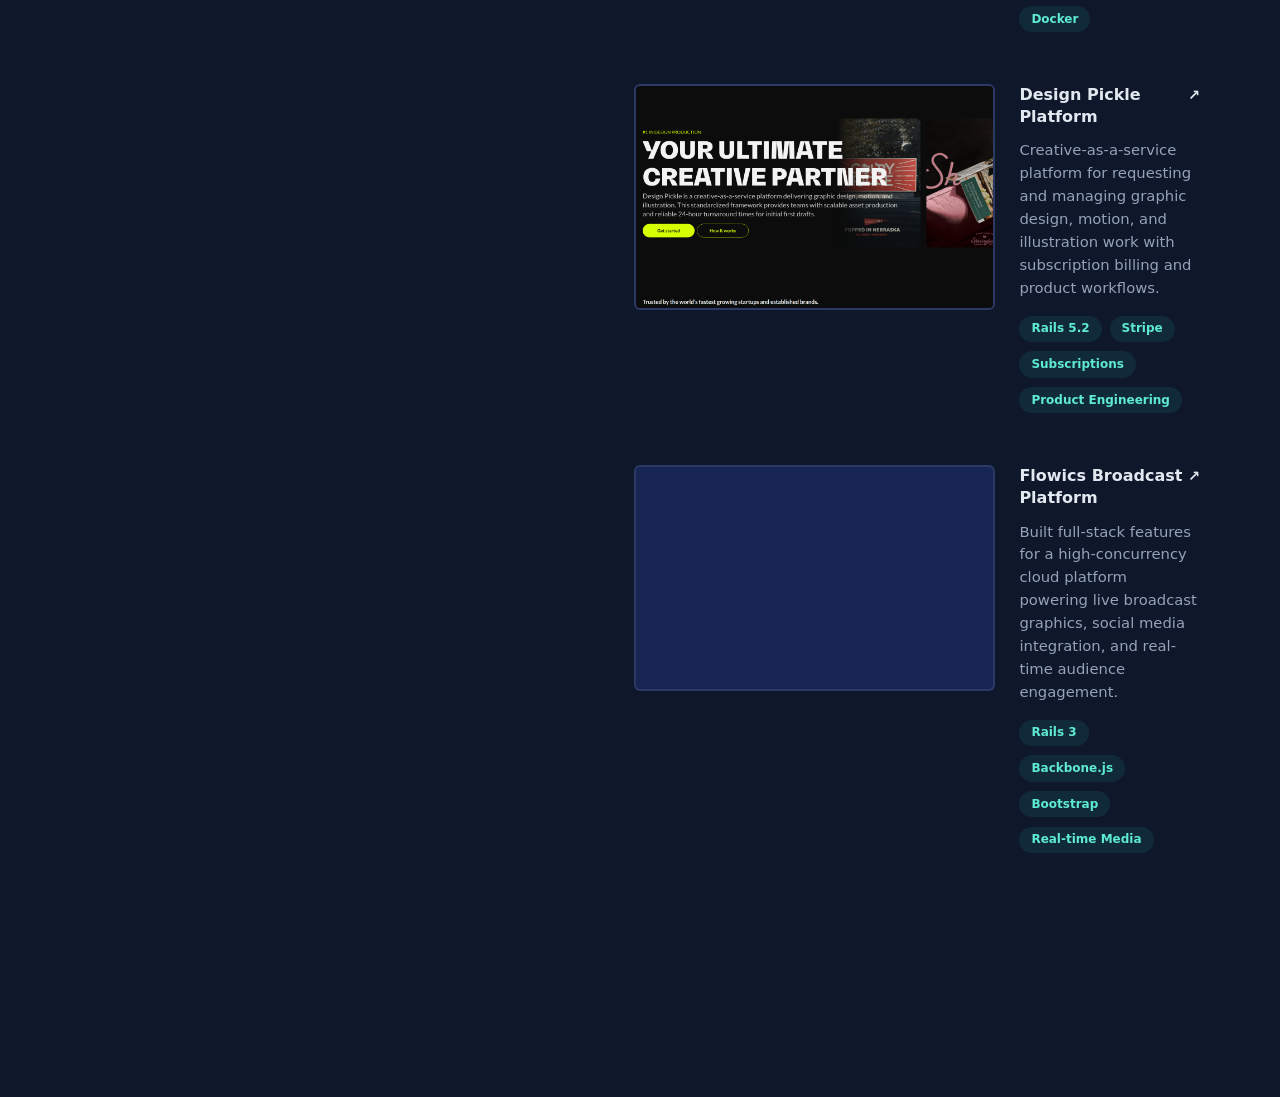
==== commit 35127074: "Update resume" ====
--- a/index.html
+++ b/index.html
@@ -639,8 +639,8 @@
         <div>
           <div class="intro">
             <h1><a href="#top">Mauro Ponce</a></h1>
-            <h2>Ruby on Rails Tech Lead | Software Engineer</h2>
-            <p>I design, modernize, and scale production Rails systems.</p>
+            <h2>Software Engineer</h2>
+            <p>I design, modernize, and scale full-stack web applications, mainly in Ruby on Rails and modern JavaScript.</p>
           </div>
 
           <nav class="nav" aria-label="In-page navigation">
@@ -654,7 +654,7 @@
 
         <ul class="social-list" aria-label="Social links">
           <li>
-            <a class="social-link" href="mailto:maurogponce@gmail.com" aria-label="Email Mauro Ponce">
+            <a class="social-link" href="mailto:mgp1989@gmail.com" aria-label="Email Mauro Ponce">
               <svg viewBox="0 0 24 24" aria-hidden="true"><path d="M4 5h16a2 2 0 0 1 2 2v10a2 2 0 0 1-2 2H4a2 2 0 0 1-2-2V7a2 2 0 0 1 2-2Zm0 2v.4l8 5 8-5V7H4Zm0 2.8V17h16V9.8l-7.47 4.67a1 1 0 0 1-1.06 0L4 9.8Z"></path></svg>
             </a>
           </li>
@@ -676,7 +676,7 @@
           <h2 id="about-heading" class="section-heading">About</h2>
           <div class="prose">
             <p>I&rsquo;m a hands-on technical lead and software engineer with 15+ years of experience building, modernizing, and scaling business-critical web applications. My strongest focus is the Ruby on Rails ecosystem, from long-running legacy platforms to modern Rails 8.1 systems.</p>
-            <p>At <a href="https://www.corefact.com/" target="_blank" rel="noreferrer noopener">Corefact Corporation</a>, I maintain high-traffic production Rails systems and lead <a href="https://ai.corefact.com/" target="_blank" rel="noreferrer noopener">AI Assistant by Corefact</a>, a Rails 8.1 product built with modern Rails practices, OpenAI, Twilio, Stripe, Docker, and AI-assisted engineering workflows.</p>
+            <p>Over the past six years at <a href="https://www.corefact.com/" target="_blank" rel="noreferrer noopener">Corefact Corporation</a>, I led full-stack Ruby on Rails development across legacy and modern systems for six years. In my final year, I owned technical delivery and team leadership for <a href="https://ai.corefact.com/" target="_blank" rel="noreferrer noopener">AI Assistant by Corefact</a>, building an end-to-end voice assitant platform with Rails 8.1 and modern AI tools.</p>
             <p>I like working at the point where architecture, delivery, and team health meet: translating business goals into technical roadmaps, reducing operational risk, and helping developers ship with better standards, reviews, tests, and onboarding.</p>
           </div>
         </section>
@@ -685,30 +685,26 @@
           <h2 id="experience-heading" class="section-heading">Experience</h2>
           <ol class="timeline">
             <li class="item">
-              <div class="date" aria-label="July 2020 to present">Jul 2020 &mdash; Present</div>
+              <div class="date" aria-label="August 2020 to July 2026">Aug 2020 &mdash; Jul 2026</div>
               <div>
                 <h3>
                   <a class="external" href="https://www.corefact.com/" target="_blank" rel="noreferrer noopener">
                     Lead Ruby on Rails Developer &middot; Corefact <span class="arrow" aria-hidden="true">&nearr;</span>
                   </a>
                 </h3>
-                <p>Lead full-stack Rails development across legacy and modern systems. In the last year, owned AI Assistant by Corefact from development through operations using Rails 8.1, Stripe, Docker, Solid Queue, OpenAI API, Twilio, and Pundit while managing deployments, monitoring, project delivery, and a team of four. Partnered with external voice technology providers, shipped OpenAI-powered product features, and used the latest AI tools to accelerate delivery, improve code review, and create advanced frontend UIs.</p>
+                <p>Led full-stack Ruby on Rails development across legacy and modern systems, spanning architecture, performance optimization, and production operations. Spearheaded the end-to-end development of AI Assistant by Corefact using Rails 8.1, AWS, Stripe, Docker, Solid Queue, OpenAI API, and other AI services. Improved application performance by optimizing database access and background processing. Directed a team of four engineers, drove technical decisions, and integrated external voice tech. Delivered OpenAI-powered capabilities and introduced AI-assisted workflows to accelerate delivery and enhance frontend experiences.</p>
                 <ul class="tag-list" aria-label="Technologies used">
-                  <li><span class="tag">Ruby on Rails</span></li>
-                  <li><span class="tag">Rails 2.3-8.1</span></li>
+                  <li><span class="tag">Rails 2.3 to 8.1</span></li>
                   <li><span class="tag">PostgreSQL</span></li>
                   <li><span class="tag">MySQL</span></li>
                   <li><span class="tag">Redis</span></li>
                   <li><span class="tag">Solid Queue</span></li>
                   <li><span class="tag">OpenAI API</span></li>
-                  <li><span class="tag">Twilio</span></li>
-                  <li><span class="tag">Pundit</span></li>
                   <li><span class="tag">Stripe</span></li>
+                  <li><span class="tag">AWS</span></li>
                   <li><span class="tag">Docker</span></li>
-                  <li><span class="tag">Deployments</span></li>
-                  <li><span class="tag">Monitoring</span></li>
-                  <li><span class="tag">Astro</span></li>
-                  <li><span class="tag">Mithril.js</span></li>
+                  <li><span class="tag">TailwindCSS</span></li>
+                  <li><span class="tag">React</span></li>
                 </ul>
               </div>
             </li>
@@ -724,10 +720,10 @@
                 <p>Worked on Design Pickle&rsquo;s creative-as-a-service platform, which helps companies request and manage graphic design, motion, and illustration work. Contributed product features in Rails 5.2 and supported Stripe-powered subscription and billing flows.</p>
                 <ul class="tag-list" aria-label="Technologies used">
                   <li><span class="tag">Rails 5.2</span></li>
+                  <li><span class="tag">AWS</span></li>
                   <li><span class="tag">Stripe</span></li>
-                  <li><span class="tag">Product Engineering</span></li>
-                  <li><span class="tag">Subscriptions</span></li>
-                  <li><span class="tag">Web Applications</span></li>
+                  <li><span class="tag">jQuery</span></li>
+                  <li><span class="tag">RSpec</span></li>
                 </ul>
               </div>
             </li>
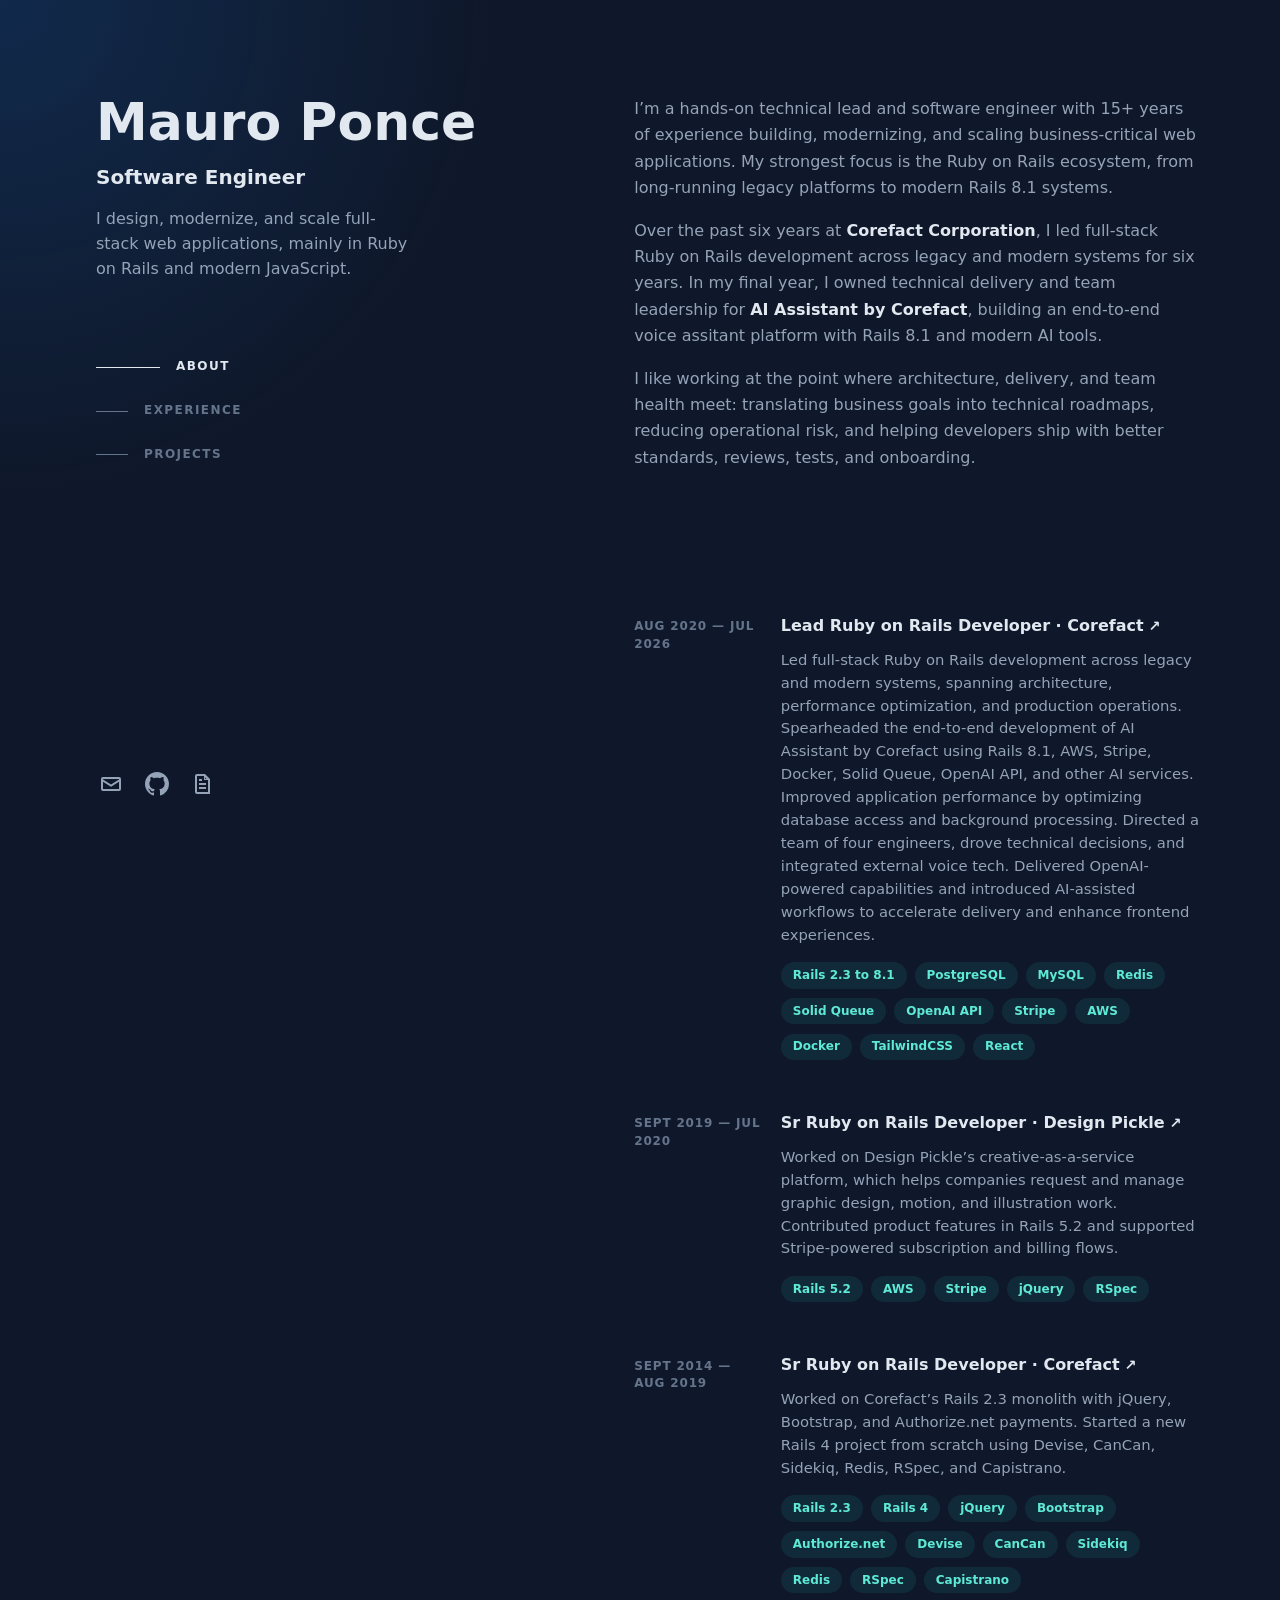
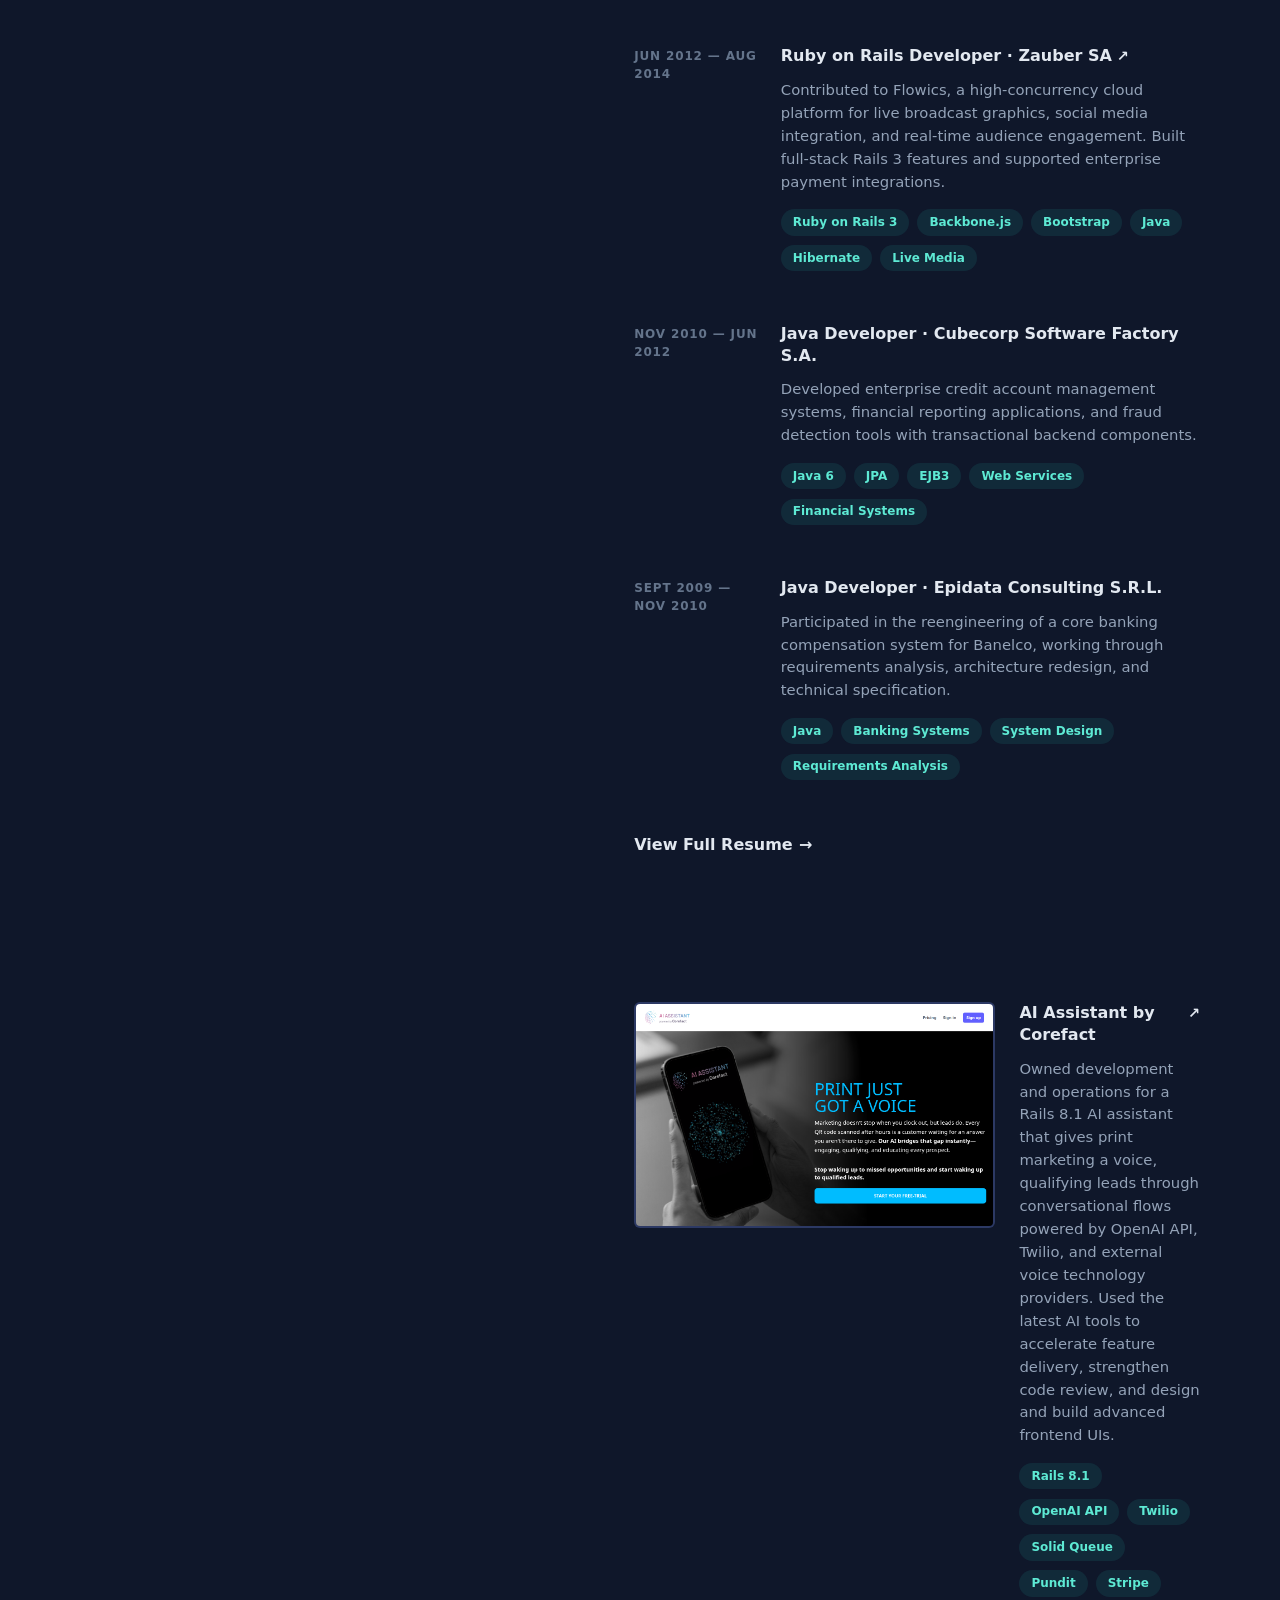
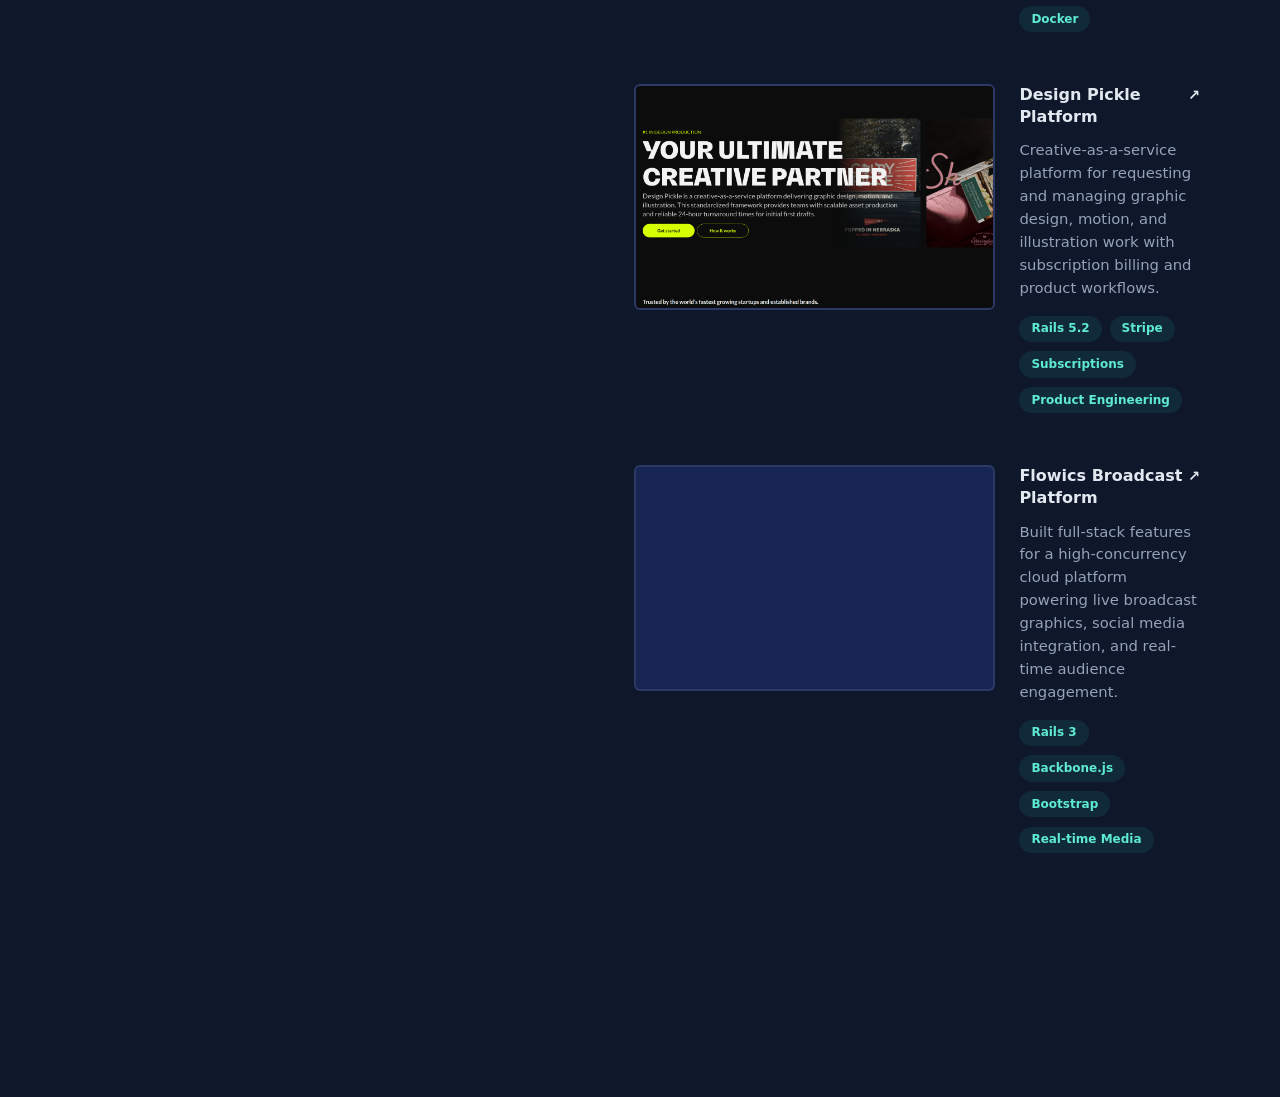
==== commit 1f3e734d: "Improve PDF for ATS" ====
--- a/index.html
+++ b/index.html
@@ -803,7 +803,7 @@
             </li>
           </ol>
 
-          <a class="resume-link" href="mauro_ponce_resume.pdf" target="_blank" rel="noreferrer noopener">View Full R&eacute;sum&eacute; <span class="arrow" aria-hidden="true">&rarr;</span></a>
+          <a class="resume-link" href="mauro_ponce_resume.pdf" target="_blank" rel="noreferrer noopener">View Full Resume<span class="arrow" aria-hidden="true">&rarr;</span></a>
         </section>
 
         <section id="projects" class="section" aria-labelledby="projects-heading">
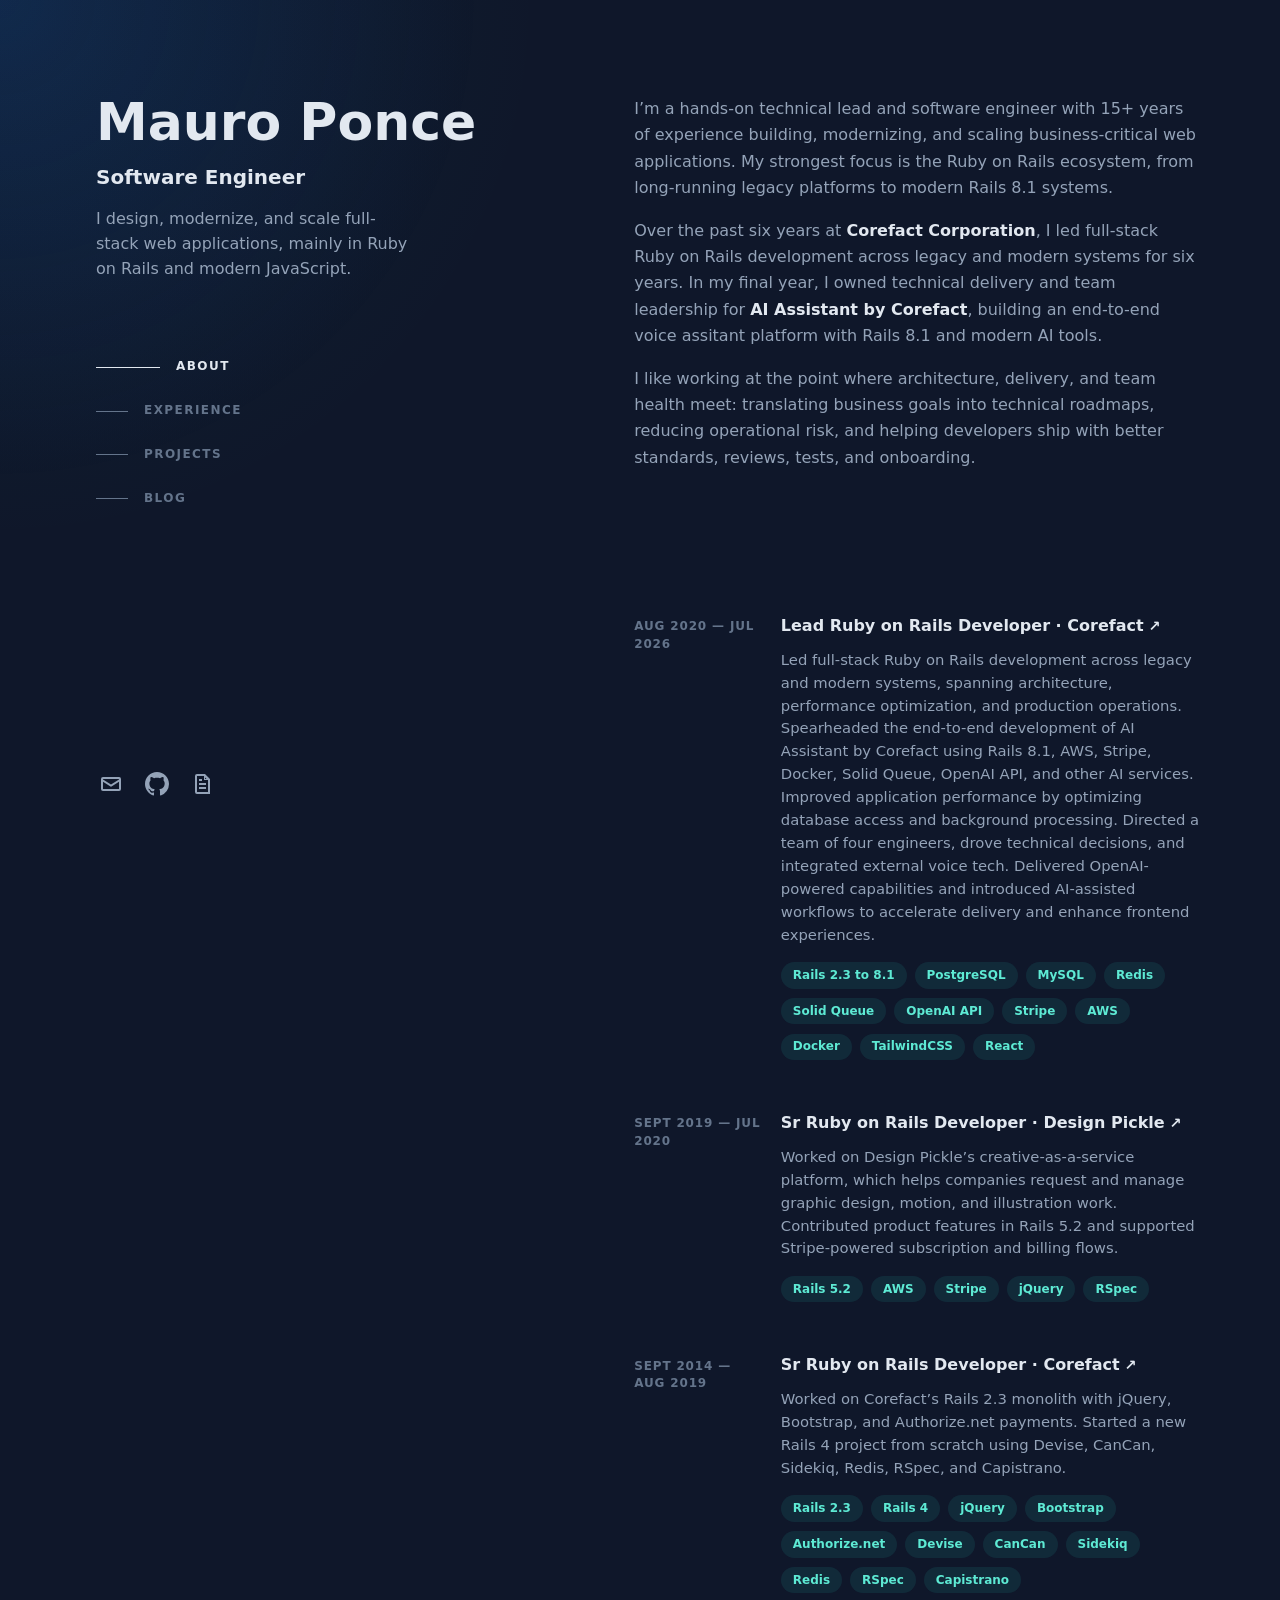
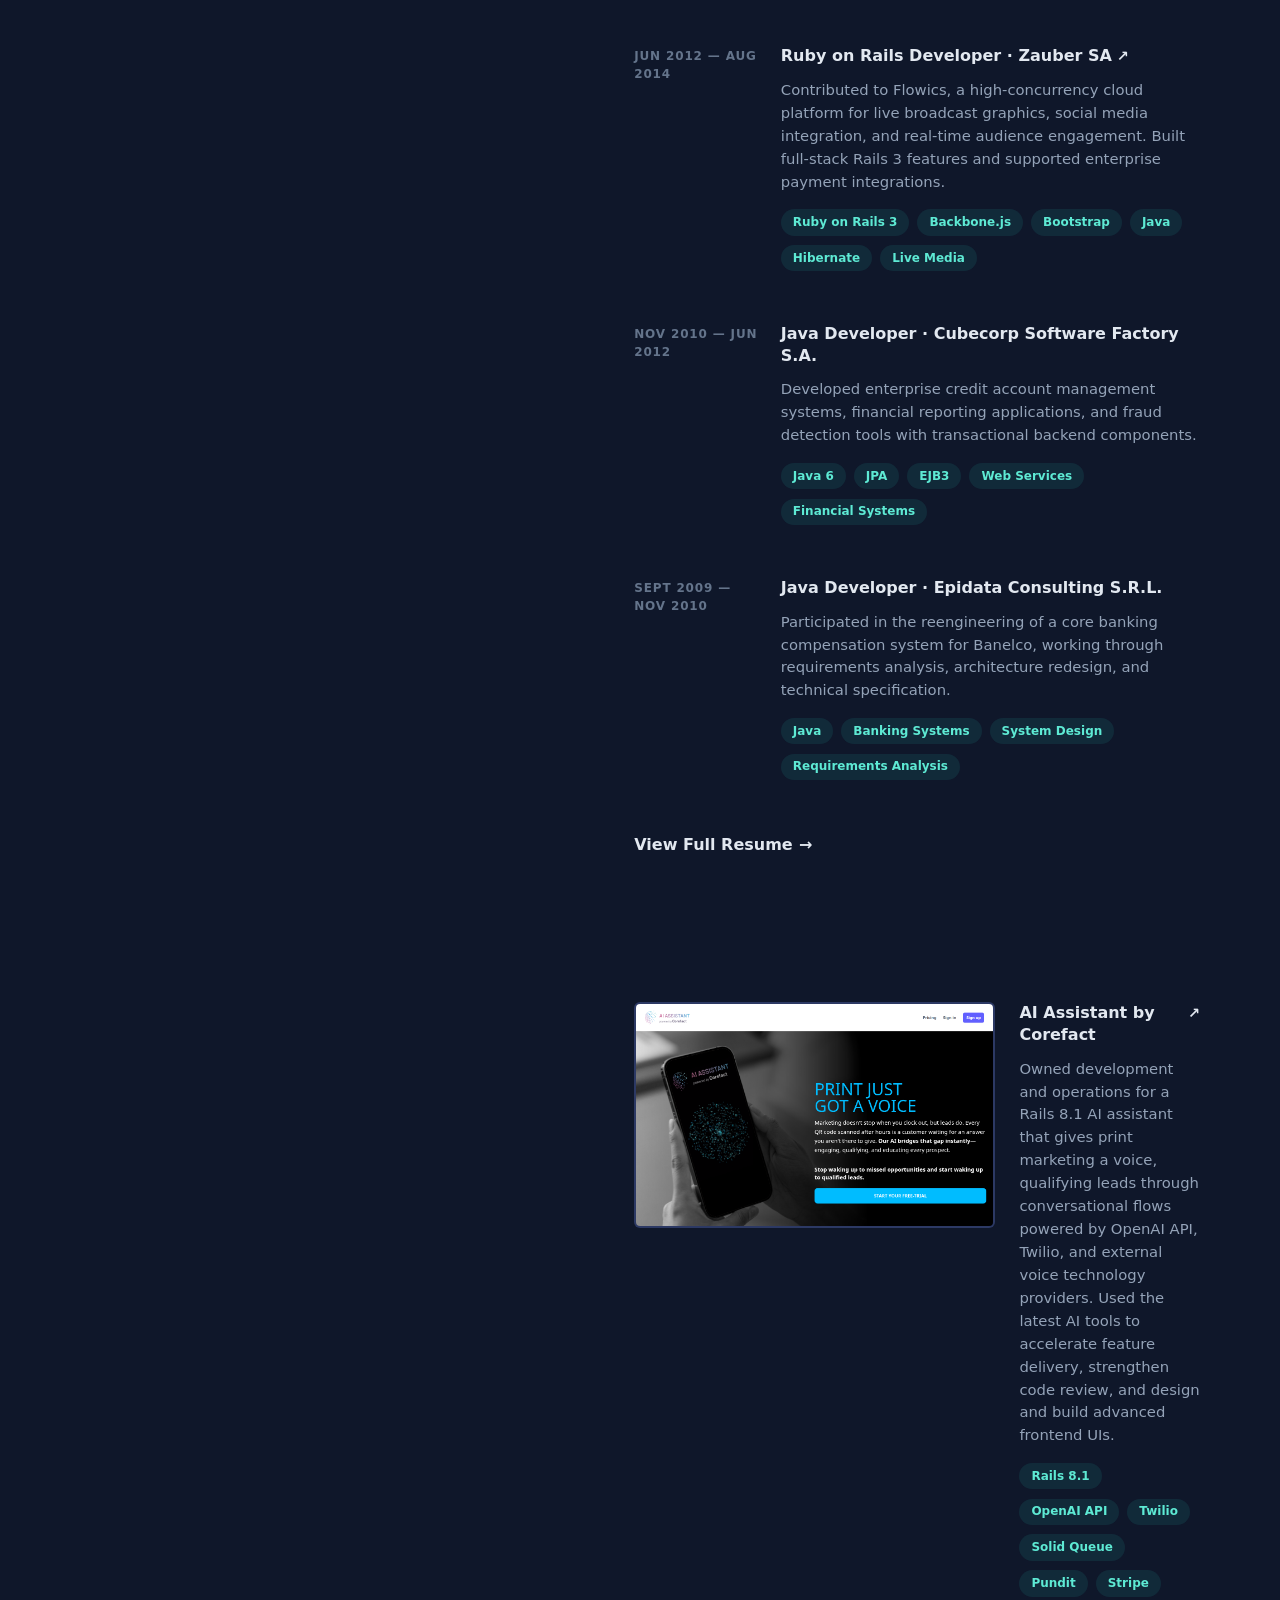
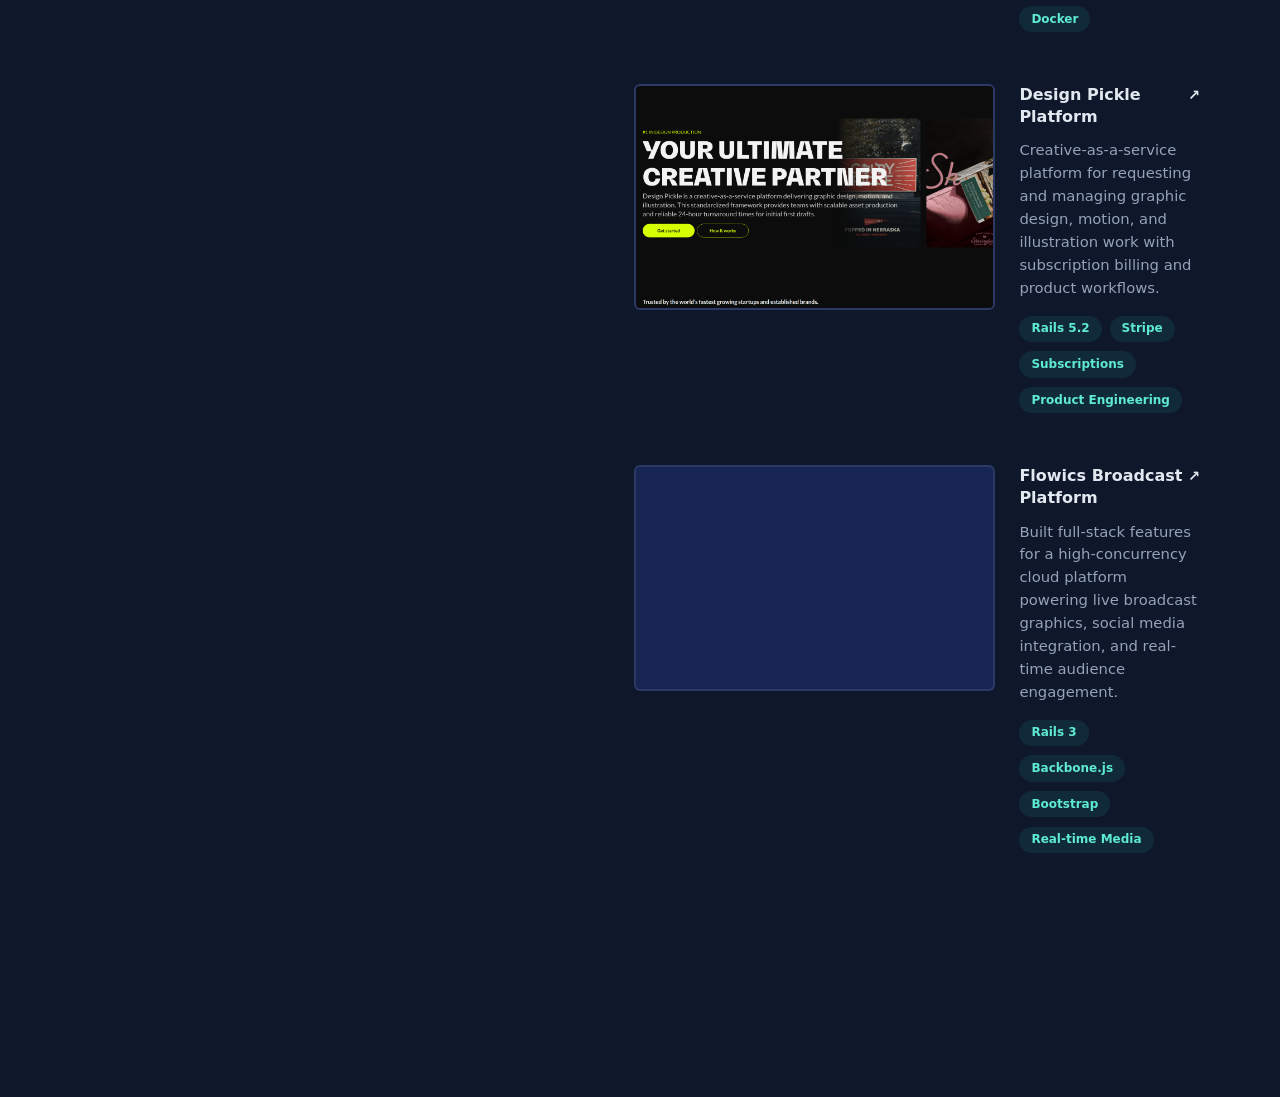
==== commit 328b9d28: "Add blog posts" ====
--- a/index.html
+++ b/index.html
@@ -643,11 +643,12 @@
             <p>I design, modernize, and scale full-stack web applications, mainly in Ruby on Rails and modern JavaScript.</p>
           </div>
 
-          <nav class="nav" aria-label="In-page navigation">
+          <nav class="nav" aria-label="Primary navigation">
             <ul>
               <li><a class="nav-link active" href="#about" aria-current="true">About</a></li>
               <li><a class="nav-link" href="#experience">Experience</a></li>
               <li><a class="nav-link" href="#projects">Projects</a></li>
+              <li><a class="nav-link" href="blog/index.html">Blog</a></li>
             </ul>
           </nav>
         </div>
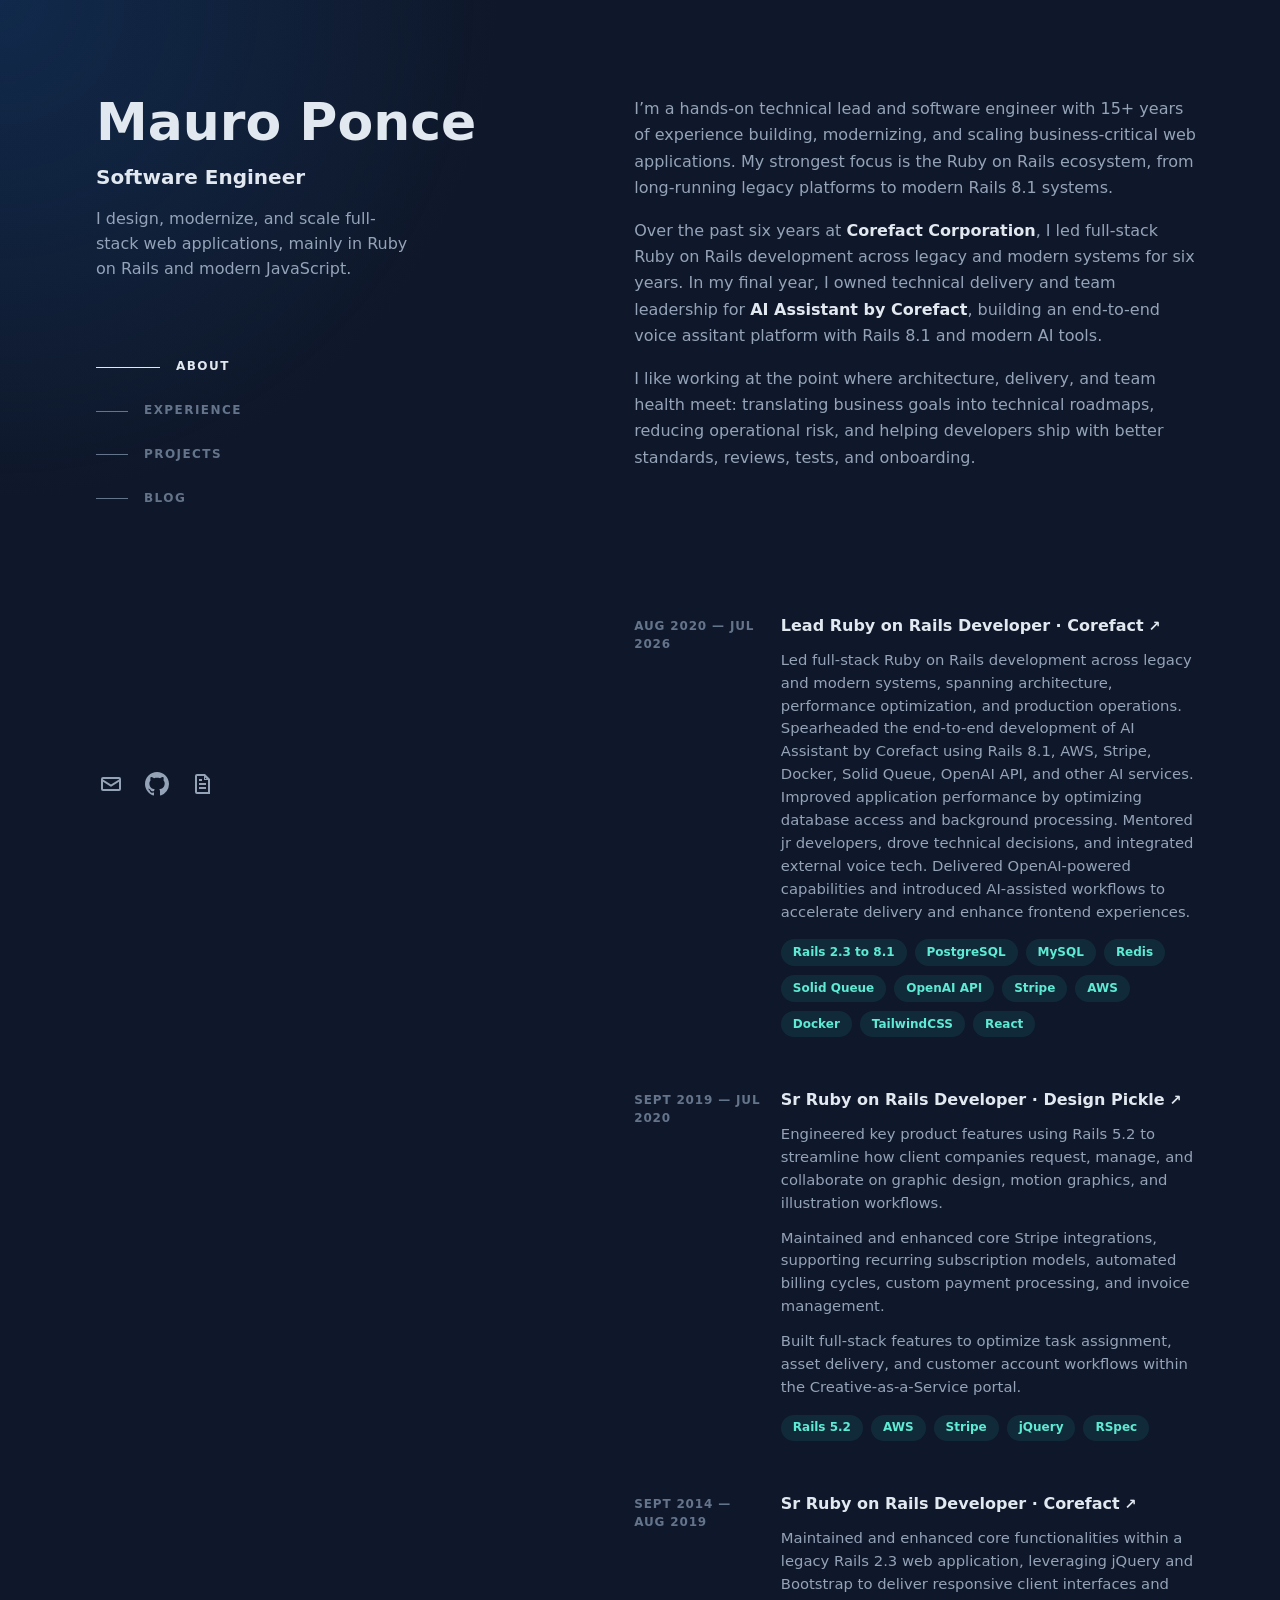
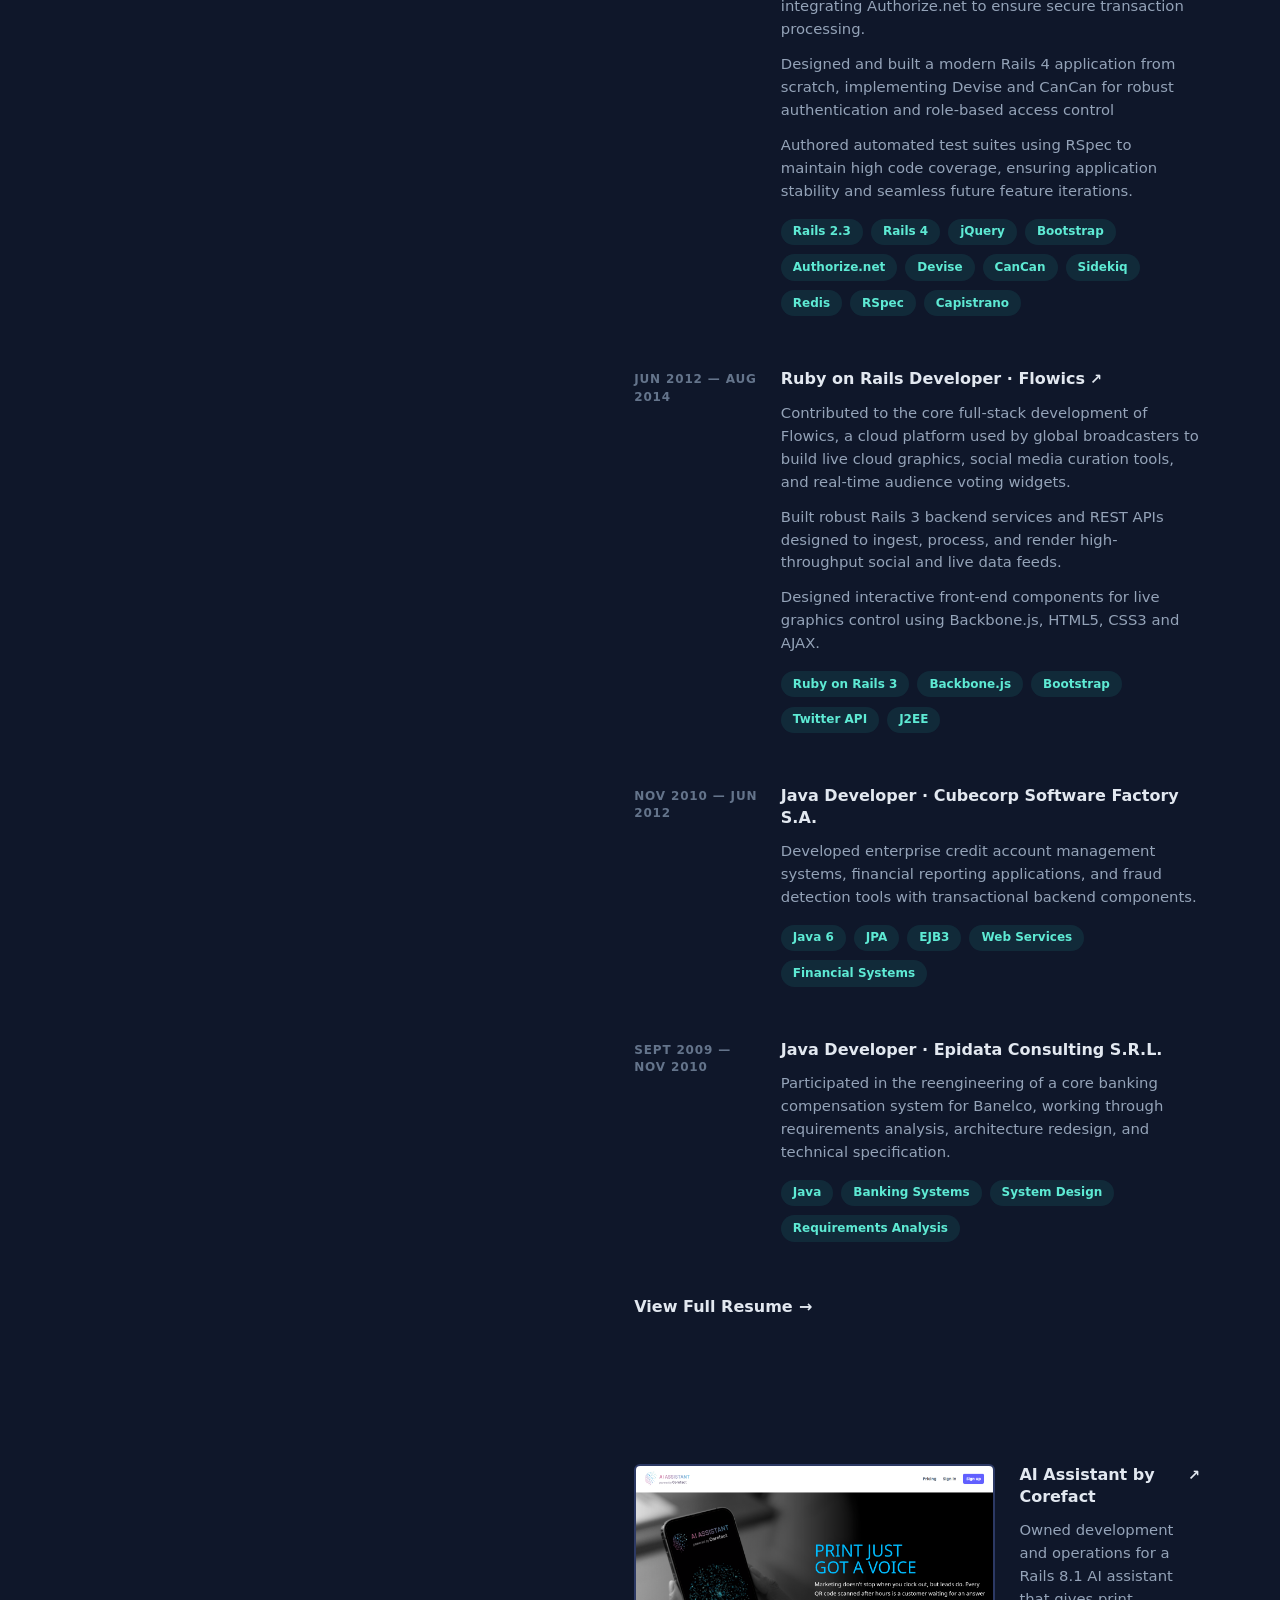
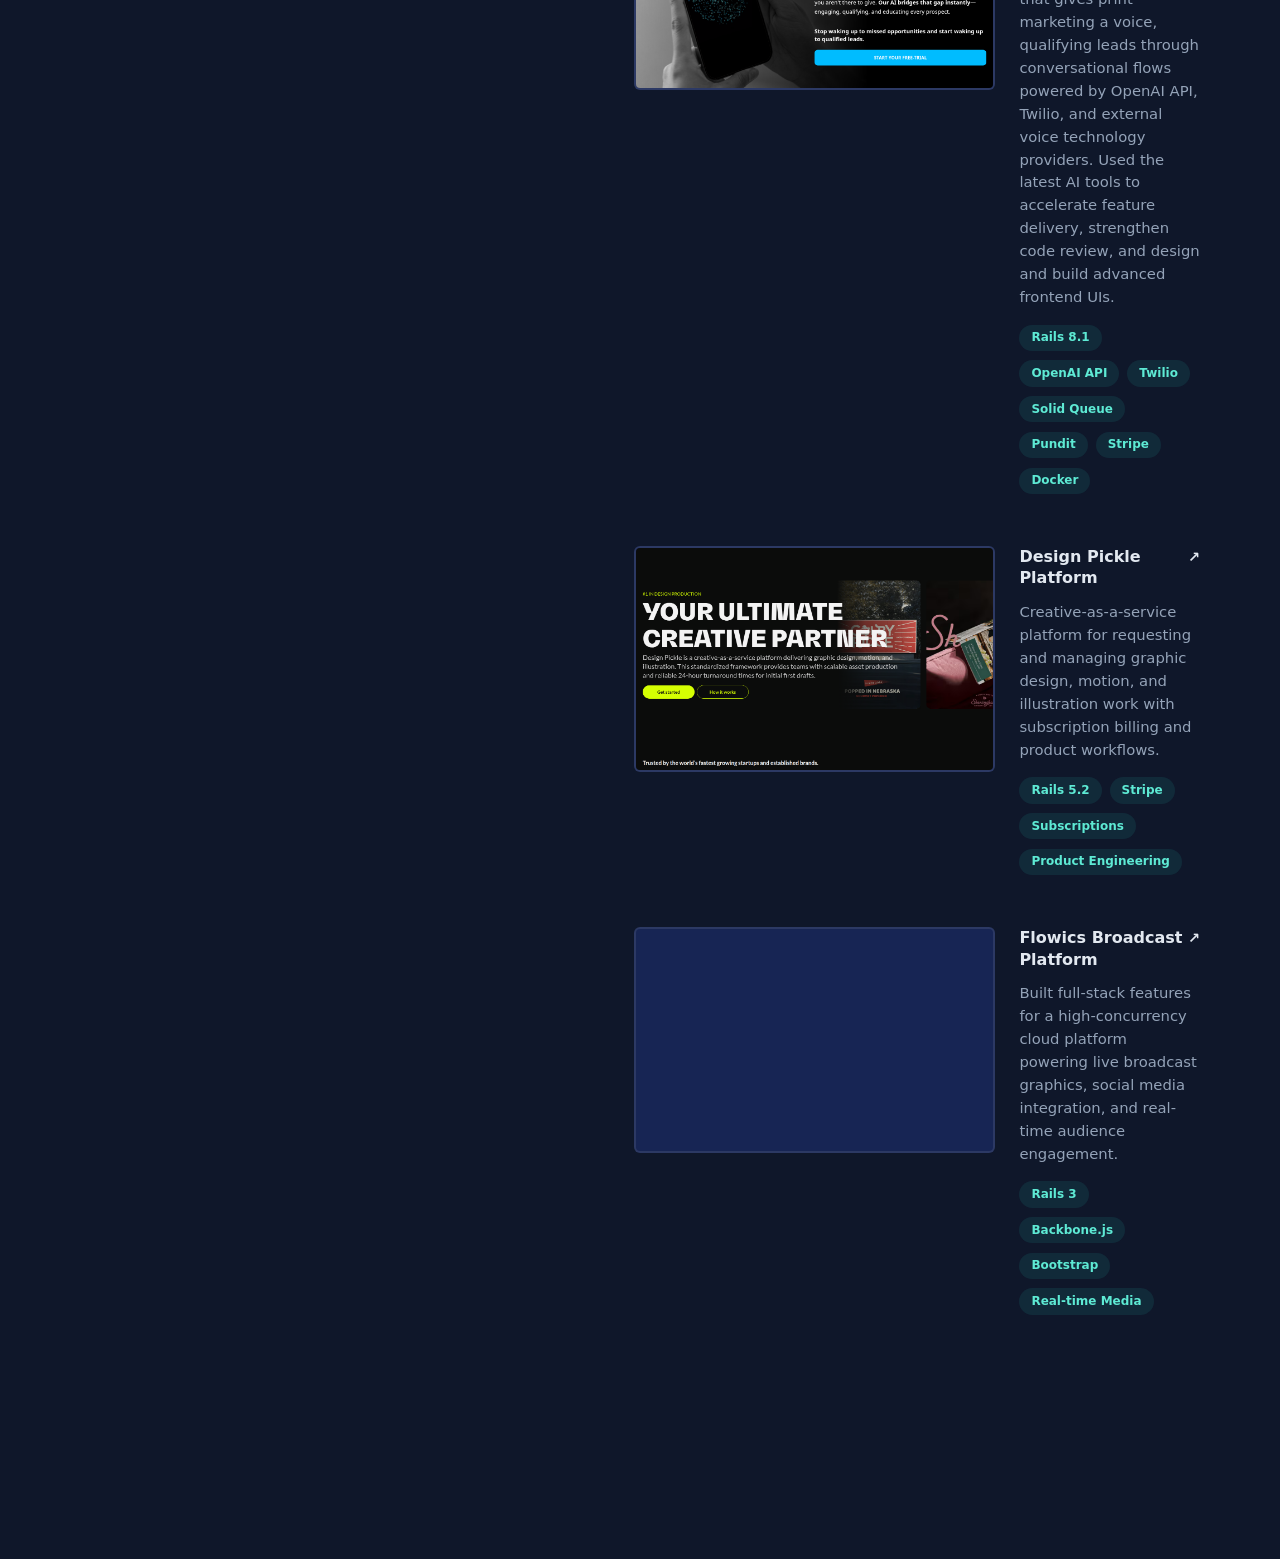
==== commit 3ef908d1: "Add more articles" ====
--- a/index.html
+++ b/index.html
@@ -693,7 +693,7 @@
                     Lead Ruby on Rails Developer &middot; Corefact <span class="arrow" aria-hidden="true">&nearr;</span>
                   </a>
                 </h3>
-                <p>Led full-stack Ruby on Rails development across legacy and modern systems, spanning architecture, performance optimization, and production operations. Spearheaded the end-to-end development of AI Assistant by Corefact using Rails 8.1, AWS, Stripe, Docker, Solid Queue, OpenAI API, and other AI services. Improved application performance by optimizing database access and background processing. Directed a team of four engineers, drove technical decisions, and integrated external voice tech. Delivered OpenAI-powered capabilities and introduced AI-assisted workflows to accelerate delivery and enhance frontend experiences.</p>
+                <p>Led full-stack Ruby on Rails development across legacy and modern systems, spanning architecture, performance optimization, and production operations. Spearheaded the end-to-end development of AI Assistant by Corefact using Rails 8.1, AWS, Stripe, Docker, Solid Queue, OpenAI API, and other AI services. Improved application performance by optimizing database access and background processing. Mentored jr developers, drove technical decisions, and integrated external voice tech. Delivered OpenAI-powered capabilities and introduced AI-assisted workflows to accelerate delivery and enhance frontend experiences.</p>
                 <ul class="tag-list" aria-label="Technologies used">
                   <li><span class="tag">Rails 2.3 to 8.1</span></li>
                   <li><span class="tag">PostgreSQL</span></li>
@@ -718,7 +718,9 @@
                     Sr Ruby on Rails Developer &middot; Design Pickle <span class="arrow" aria-hidden="true">&nearr;</span>
                   </a>
                 </h3>
-                <p>Worked on Design Pickle&rsquo;s creative-as-a-service platform, which helps companies request and manage graphic design, motion, and illustration work. Contributed product features in Rails 5.2 and supported Stripe-powered subscription and billing flows.</p>
+                <p>Engineered key product features using Rails 5.2 to streamline how client companies request, manage, and collaborate on graphic design, motion graphics, and illustration workflows.</p>
+                <p>Maintained and enhanced core Stripe integrations, supporting recurring subscription models, automated billing cycles, custom payment processing, and invoice management.</p>
+                <p>Built full-stack features to optimize task assignment, asset delivery, and customer account workflows within the Creative-as-a-Service portal.</p>
                 <ul class="tag-list" aria-label="Technologies used">
                   <li><span class="tag">Rails 5.2</span></li>
                   <li><span class="tag">AWS</span></li>
@@ -737,7 +739,9 @@
                     Sr Ruby on Rails Developer &middot; Corefact <span class="arrow" aria-hidden="true">&nearr;</span>
                   </a>
                 </h3>
-                <p>Worked on Corefact&rsquo;s Rails 2.3 monolith with jQuery, Bootstrap, and Authorize.net payments. Started a new Rails 4 project from scratch using Devise, CanCan, Sidekiq, Redis, RSpec, and Capistrano.</p>
+                <p>Maintained and enhanced core functionalities within a legacy Rails 2.3 web application, leveraging jQuery and Bootstrap to deliver responsive client interfaces and integrating Authorize.net to ensure secure transaction processing.</p>
+                <p>Designed and built a modern Rails 4 application from scratch, implementing Devise and CanCan for robust authentication and role-based access control</p>
+                <p>Authored automated test suites using RSpec to maintain high code coverage, ensuring application stability and seamless future feature iterations.</p>
                 <ul class="tag-list" aria-label="Technologies used">
                   <li><span class="tag">Rails 2.3</span></li>
                   <li><span class="tag">Rails 4</span></li>
@@ -758,18 +762,19 @@
               <div class="date" aria-label="June 2012 to August 2014">Jun 2012 &mdash; Aug 2014</div>
               <div>
                 <h3>
-                  <a class="external" href="https://www.zauberlabs.com/" target="_blank" rel="noreferrer noopener">
-                    Ruby on Rails Developer &middot; Zauber SA <span class="arrow" aria-hidden="true">&nearr;</span>
+                  <a class="external" href="https://www.flowics.com/" target="_blank" rel="noreferrer noopener">
+                    Ruby on Rails Developer &middot; Flowics <span class="arrow" aria-hidden="true">&nearr;</span>
                   </a>
                 </h3>
-                <p>Contributed to Flowics, a high-concurrency cloud platform for live broadcast graphics, social media integration, and real-time audience engagement. Built full-stack Rails 3 features and supported enterprise payment integrations.</p>
+                <p>Contributed to the core full-stack development of Flowics, a cloud platform used by global broadcasters to build live cloud graphics, social media curation tools, and real-time audience voting widgets.</p>
+                <p>Built robust Rails 3 backend services and REST APIs designed to ingest, process, and render high-throughput social and live data feeds.</p>
+                <p>Designed interactive front-end components for live graphics control using Backbone.js, HTML5, CSS3 and AJAX.</p>
                 <ul class="tag-list" aria-label="Technologies used">
                   <li><span class="tag">Ruby on Rails 3</span></li>
                   <li><span class="tag">Backbone.js</span></li>
                   <li><span class="tag">Bootstrap</span></li>
-                  <li><span class="tag">Java</span></li>
-                  <li><span class="tag">Hibernate</span></li>
-                  <li><span class="tag">Live Media</span></li>
+                  <li><span class="tag">Twitter API</span></li>
+                  <li><span class="tag">J2EE</span></li>
                 </ul>
               </div>
             </li>
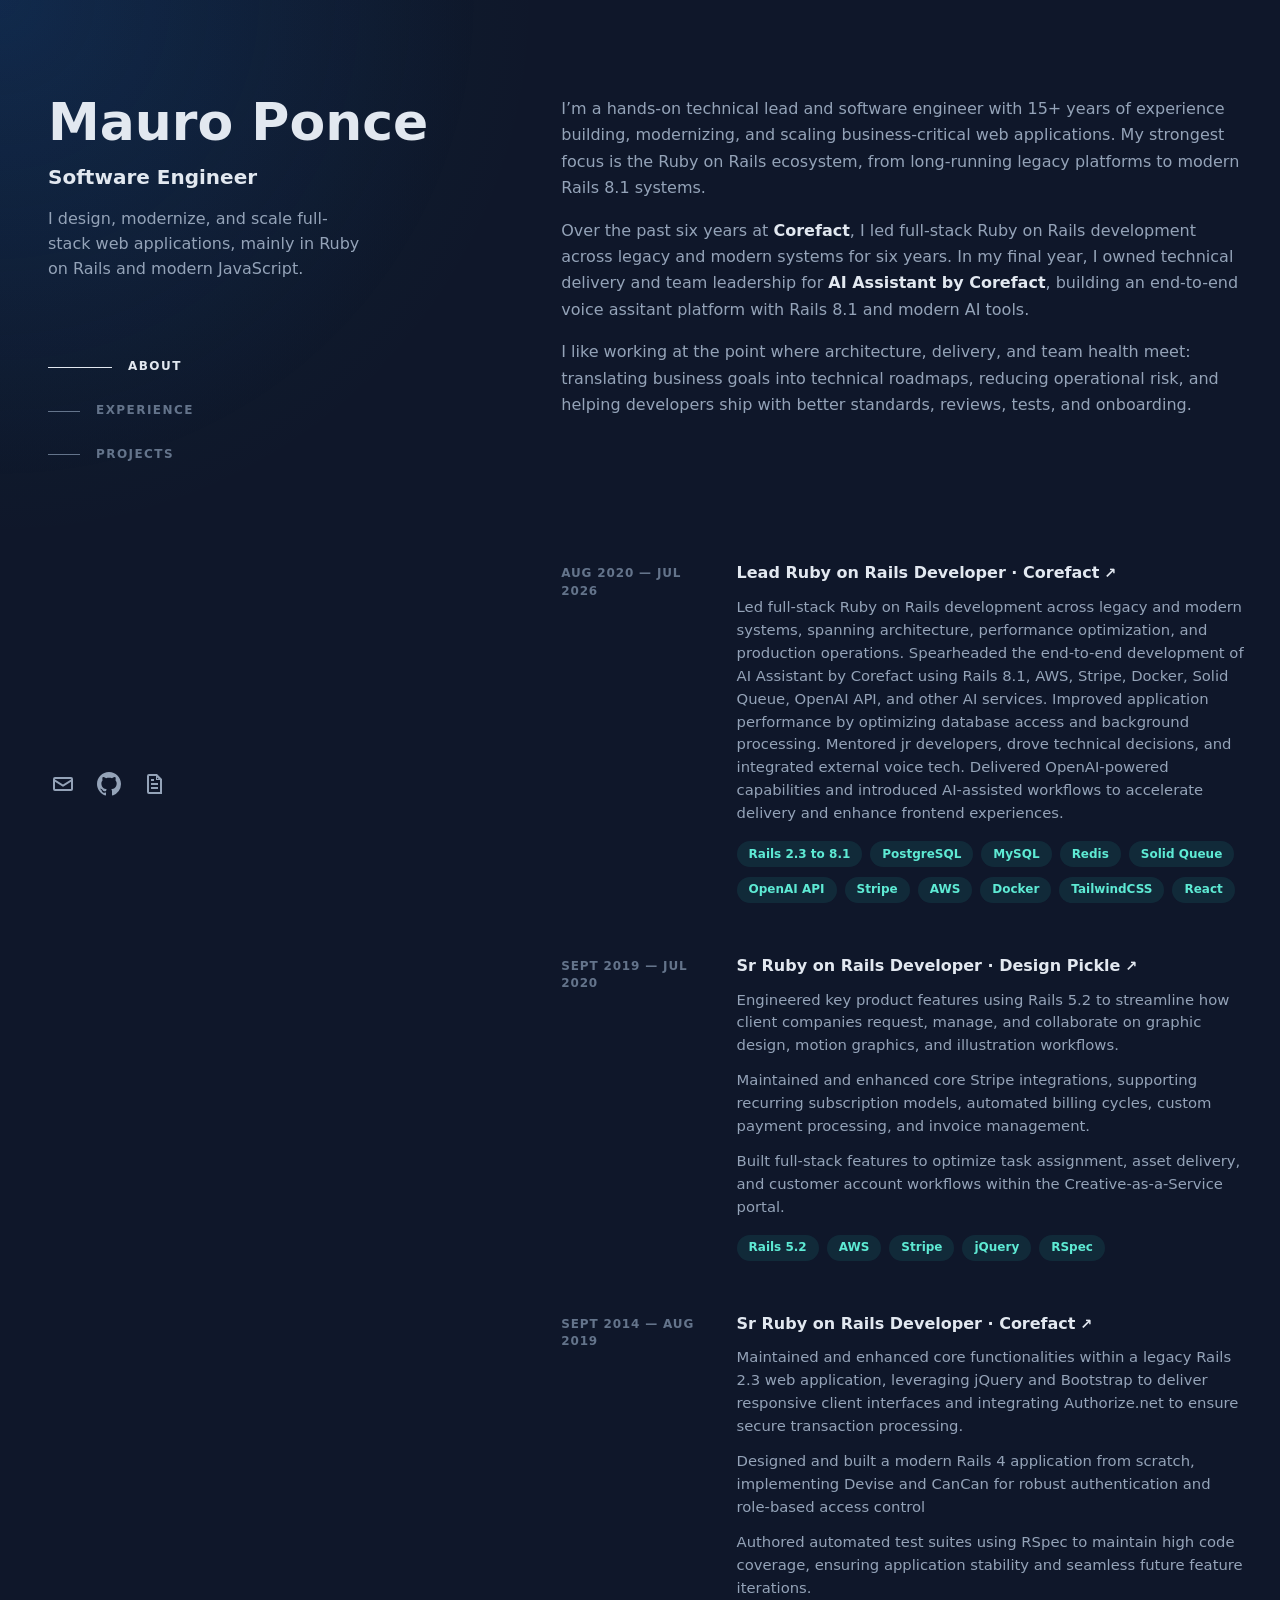
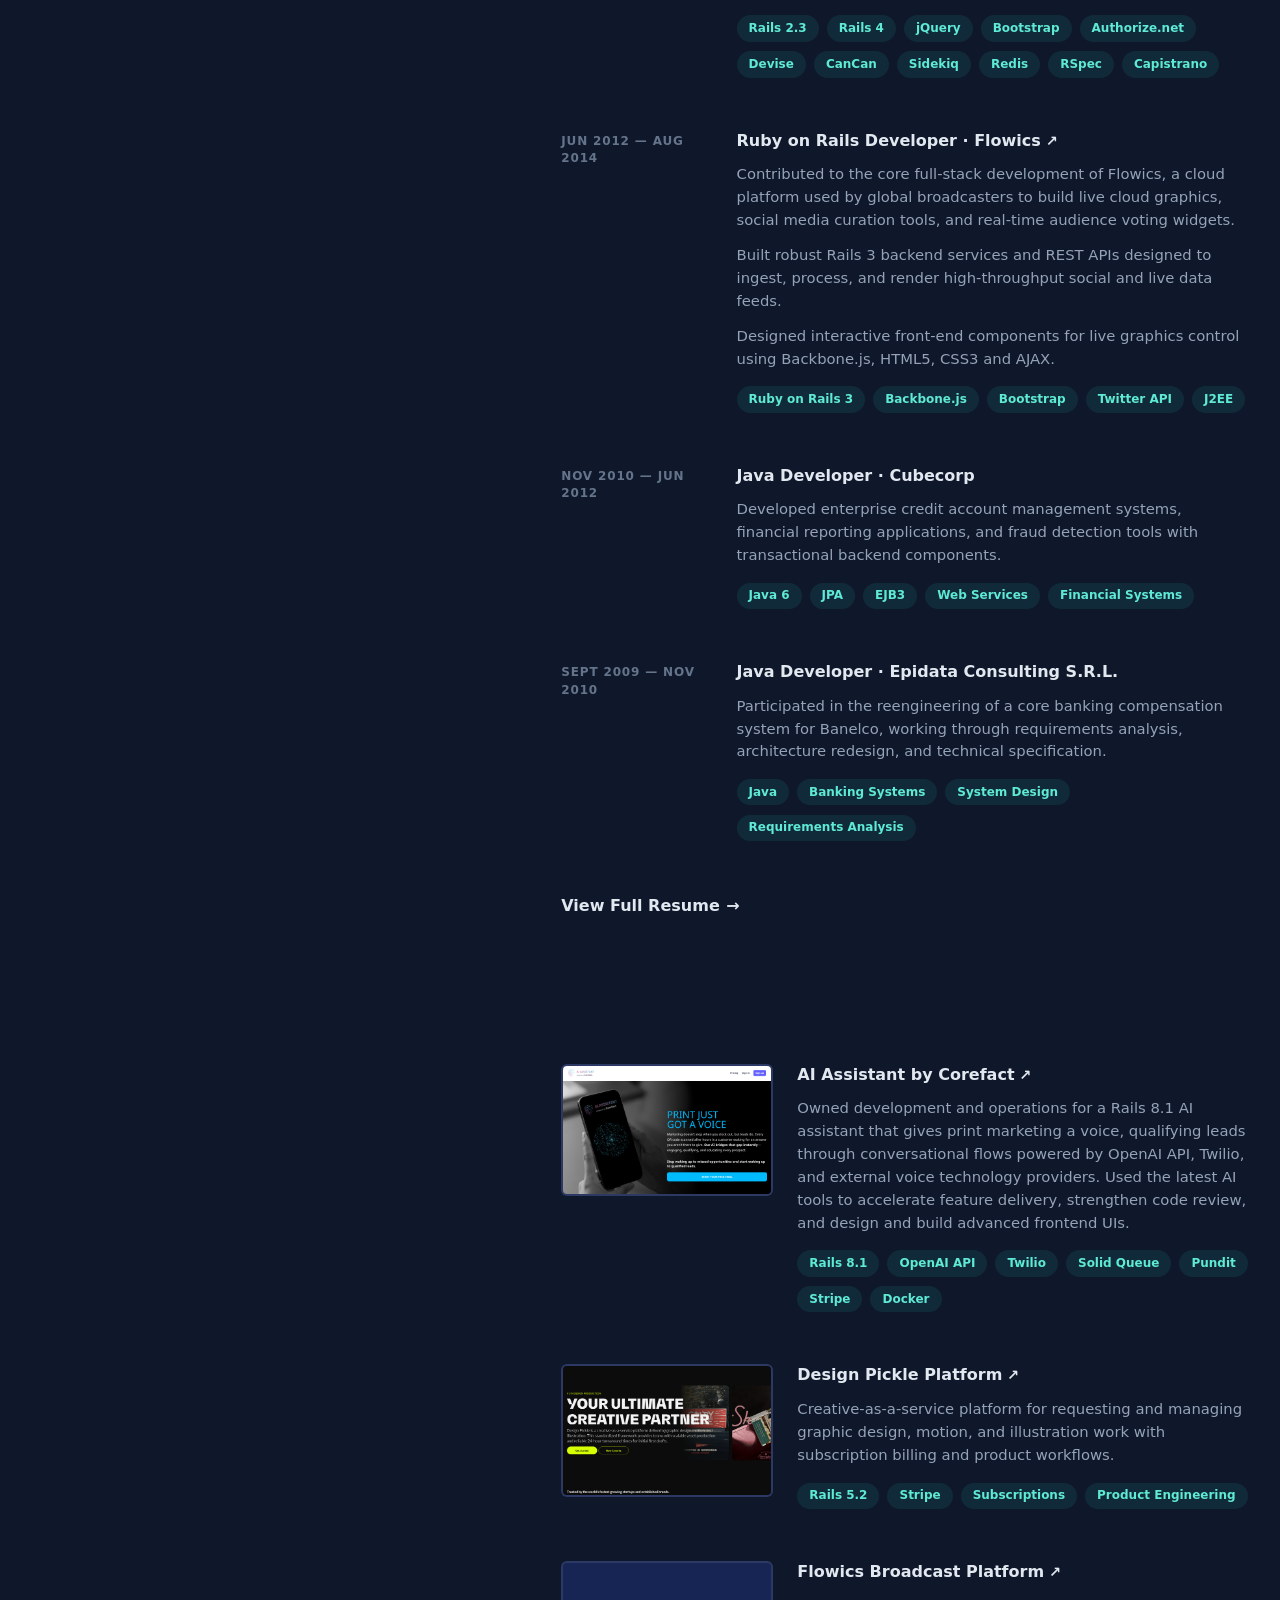
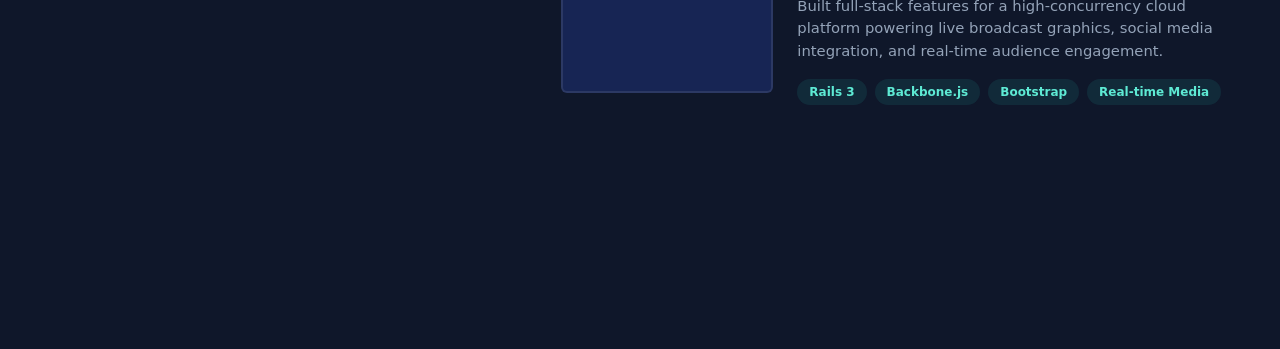
==== commit 47b56438: "Hide blog link for now" ====
--- a/index.html
+++ b/index.html
@@ -102,7 +102,7 @@
       width: min(100%, var(--max));
       min-height: 100vh;
       margin: 0 auto;
-      padding: 0 6rem;
+      padding: 0 3rem;
     }
 
     .layout {
@@ -115,7 +115,7 @@
       position: sticky;
       top: 0;
       display: flex;
-      flex: 0 0 48%;
+      flex: 0 0 42%;
       max-height: 100vh;
       min-height: 100vh;
       flex-direction: column;
@@ -221,7 +221,7 @@
     }
 
     main {
-      flex: 0 0 52%;
+      flex: 0 0 58%;
       padding: 6rem 0;
     }
 
@@ -432,7 +432,7 @@
     }
 
     .project-card {
-      grid-template-columns: minmax(0, 2fr) minmax(7rem, 1fr);
+      grid-template-columns: minmax(10rem, 0.8fr) minmax(0, 1.7fr);
       align-items: start;
       gap: 1.5rem;
     }
@@ -648,7 +648,7 @@
               <li><a class="nav-link active" href="#about" aria-current="true">About</a></li>
               <li><a class="nav-link" href="#experience">Experience</a></li>
               <li><a class="nav-link" href="#projects">Projects</a></li>
-              <li><a class="nav-link" href="blog/index.html">Blog</a></li>
+              <!-- <li><a class="nav-link" href="blog/index.html">Blog</a></li> -->
             </ul>
           </nav>
         </div>
@@ -677,7 +677,7 @@
           <h2 id="about-heading" class="section-heading">About</h2>
           <div class="prose">
             <p>I&rsquo;m a hands-on technical lead and software engineer with 15+ years of experience building, modernizing, and scaling business-critical web applications. My strongest focus is the Ruby on Rails ecosystem, from long-running legacy platforms to modern Rails 8.1 systems.</p>
-            <p>Over the past six years at <a href="https://www.corefact.com/" target="_blank" rel="noreferrer noopener">Corefact Corporation</a>, I led full-stack Ruby on Rails development across legacy and modern systems for six years. In my final year, I owned technical delivery and team leadership for <a href="https://ai.corefact.com/" target="_blank" rel="noreferrer noopener">AI Assistant by Corefact</a>, building an end-to-end voice assitant platform with Rails 8.1 and modern AI tools.</p>
+            <p>Over the past six years at <a href="https://www.corefact.com/" target="_blank" rel="noreferrer noopener">Corefact</a>, I led full-stack Ruby on Rails development across legacy and modern systems for six years. In my final year, I owned technical delivery and team leadership for <a href="https://ai.corefact.com/" target="_blank" rel="noreferrer noopener">AI Assistant by Corefact</a>, building an end-to-end voice assitant platform with Rails 8.1 and modern AI tools.</p>
             <p>I like working at the point where architecture, delivery, and team health meet: translating business goals into technical roadmaps, reducing operational risk, and helping developers ship with better standards, reviews, tests, and onboarding.</p>
           </div>
         </section>
@@ -782,7 +782,7 @@
             <li class="item">
               <div class="date" aria-label="November 2010 to June 2012">Nov 2010 &mdash; Jun 2012</div>
               <div>
-                <h3>Java Developer &middot; Cubecorp Software Factory S.A.</h3>
+                <h3>Java Developer &middot; Cubecorp</h3>
                 <p>Developed enterprise credit account management systems, financial reporting applications, and fraud detection tools with transactional backend components.</p>
                 <ul class="tag-list" aria-label="Technologies used">
                   <li><span class="tag">Java 6</span></li>
